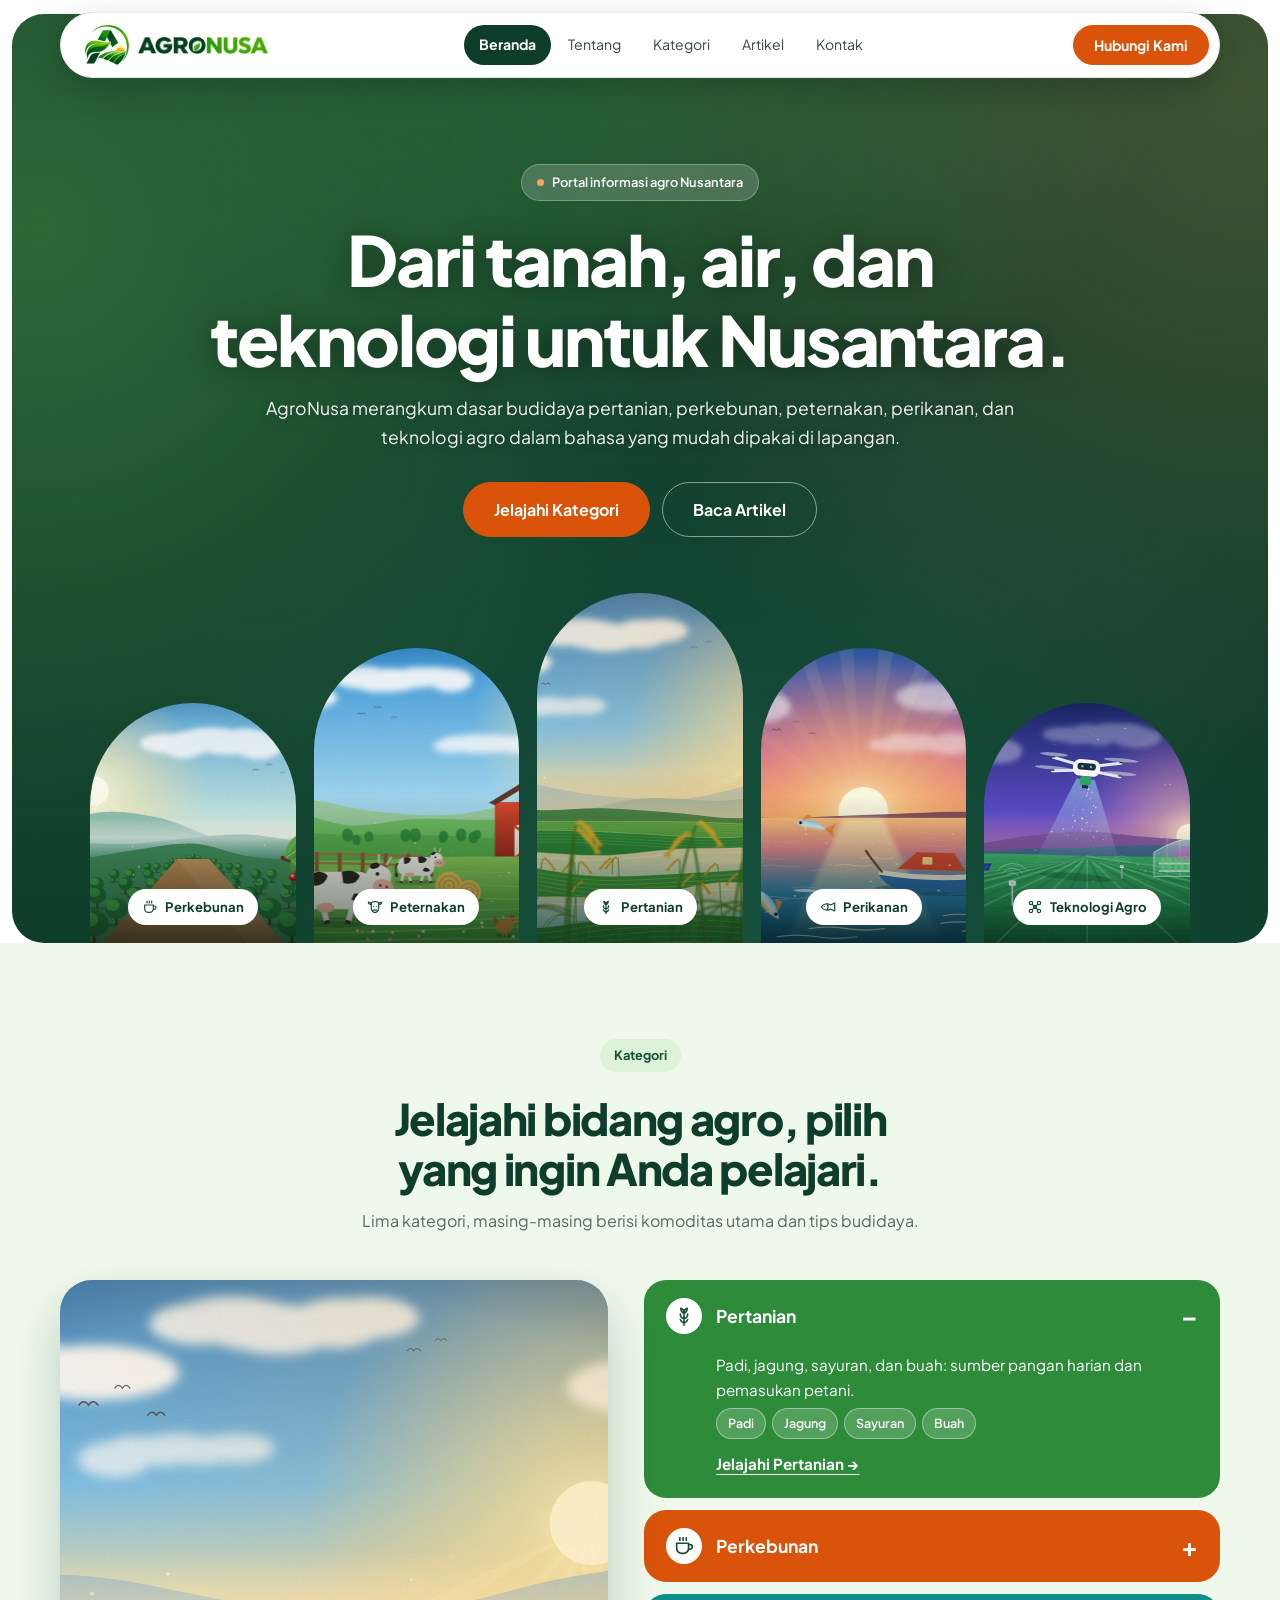
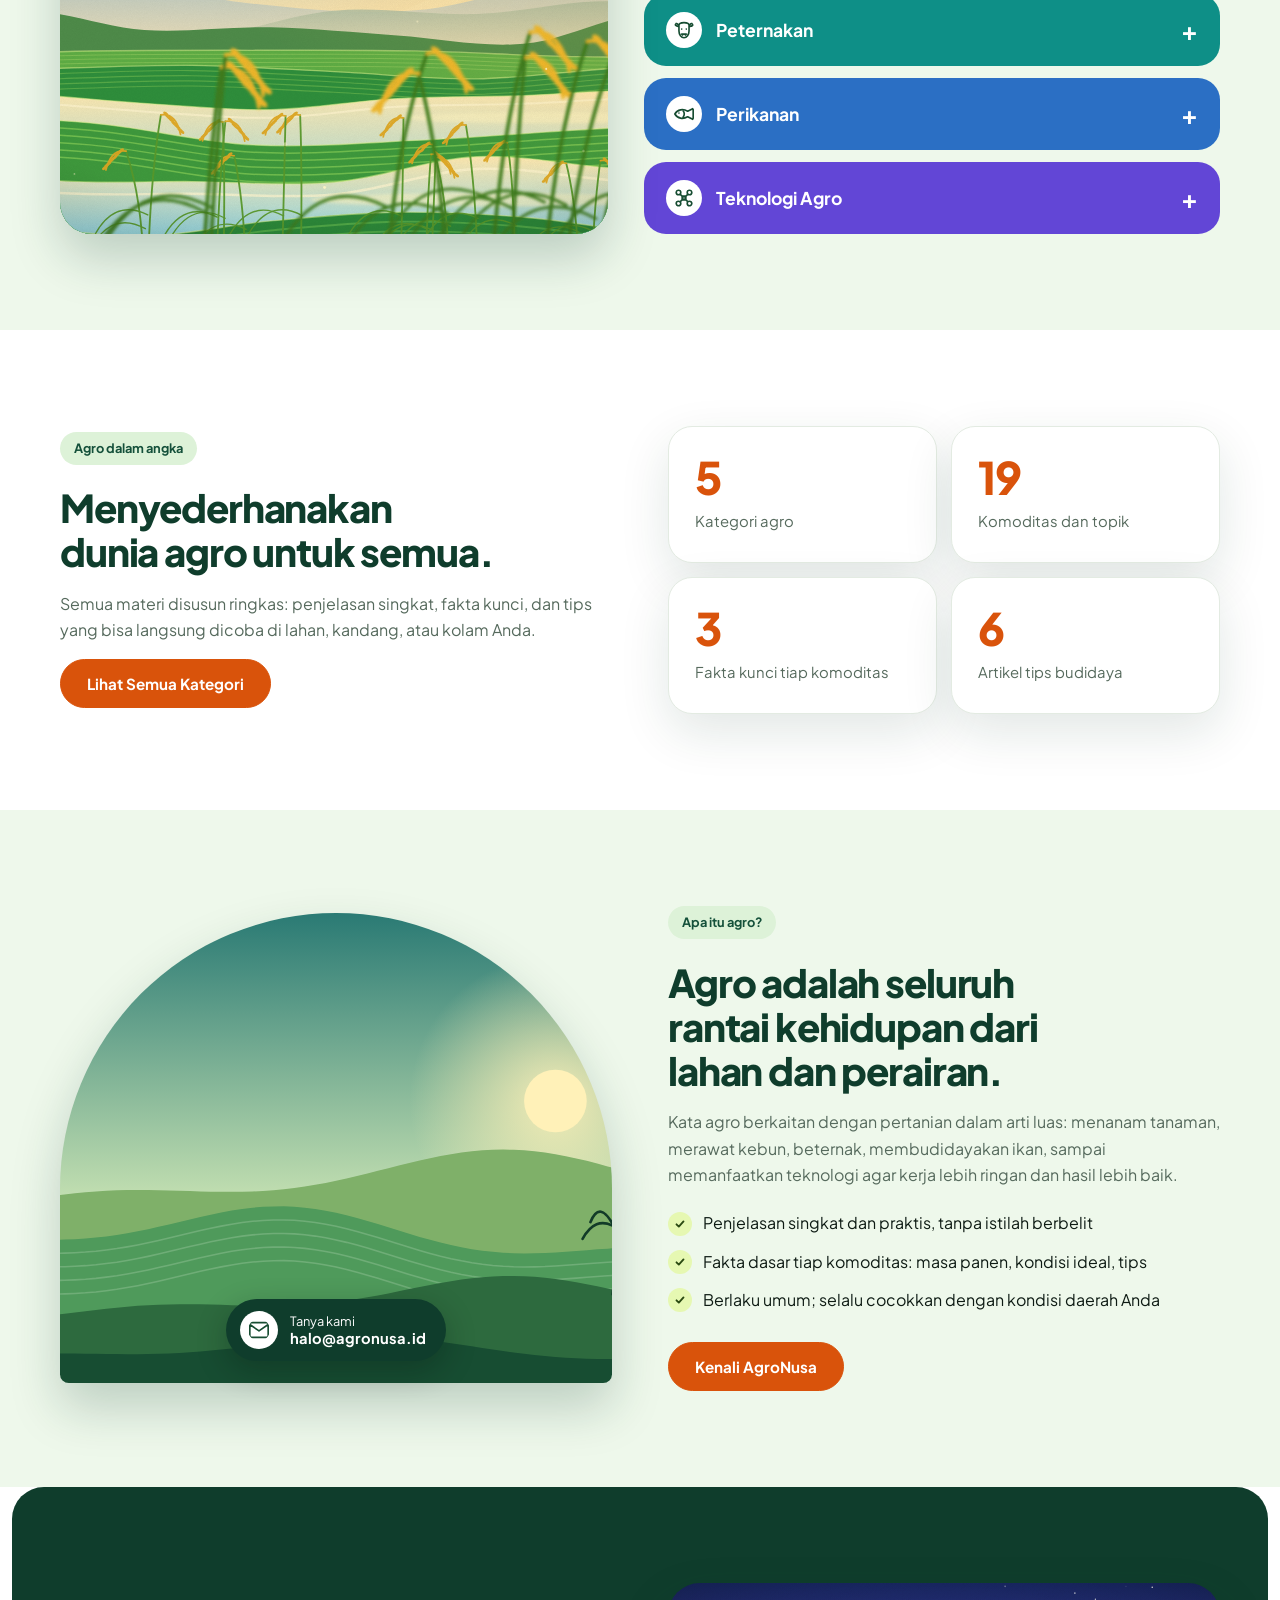
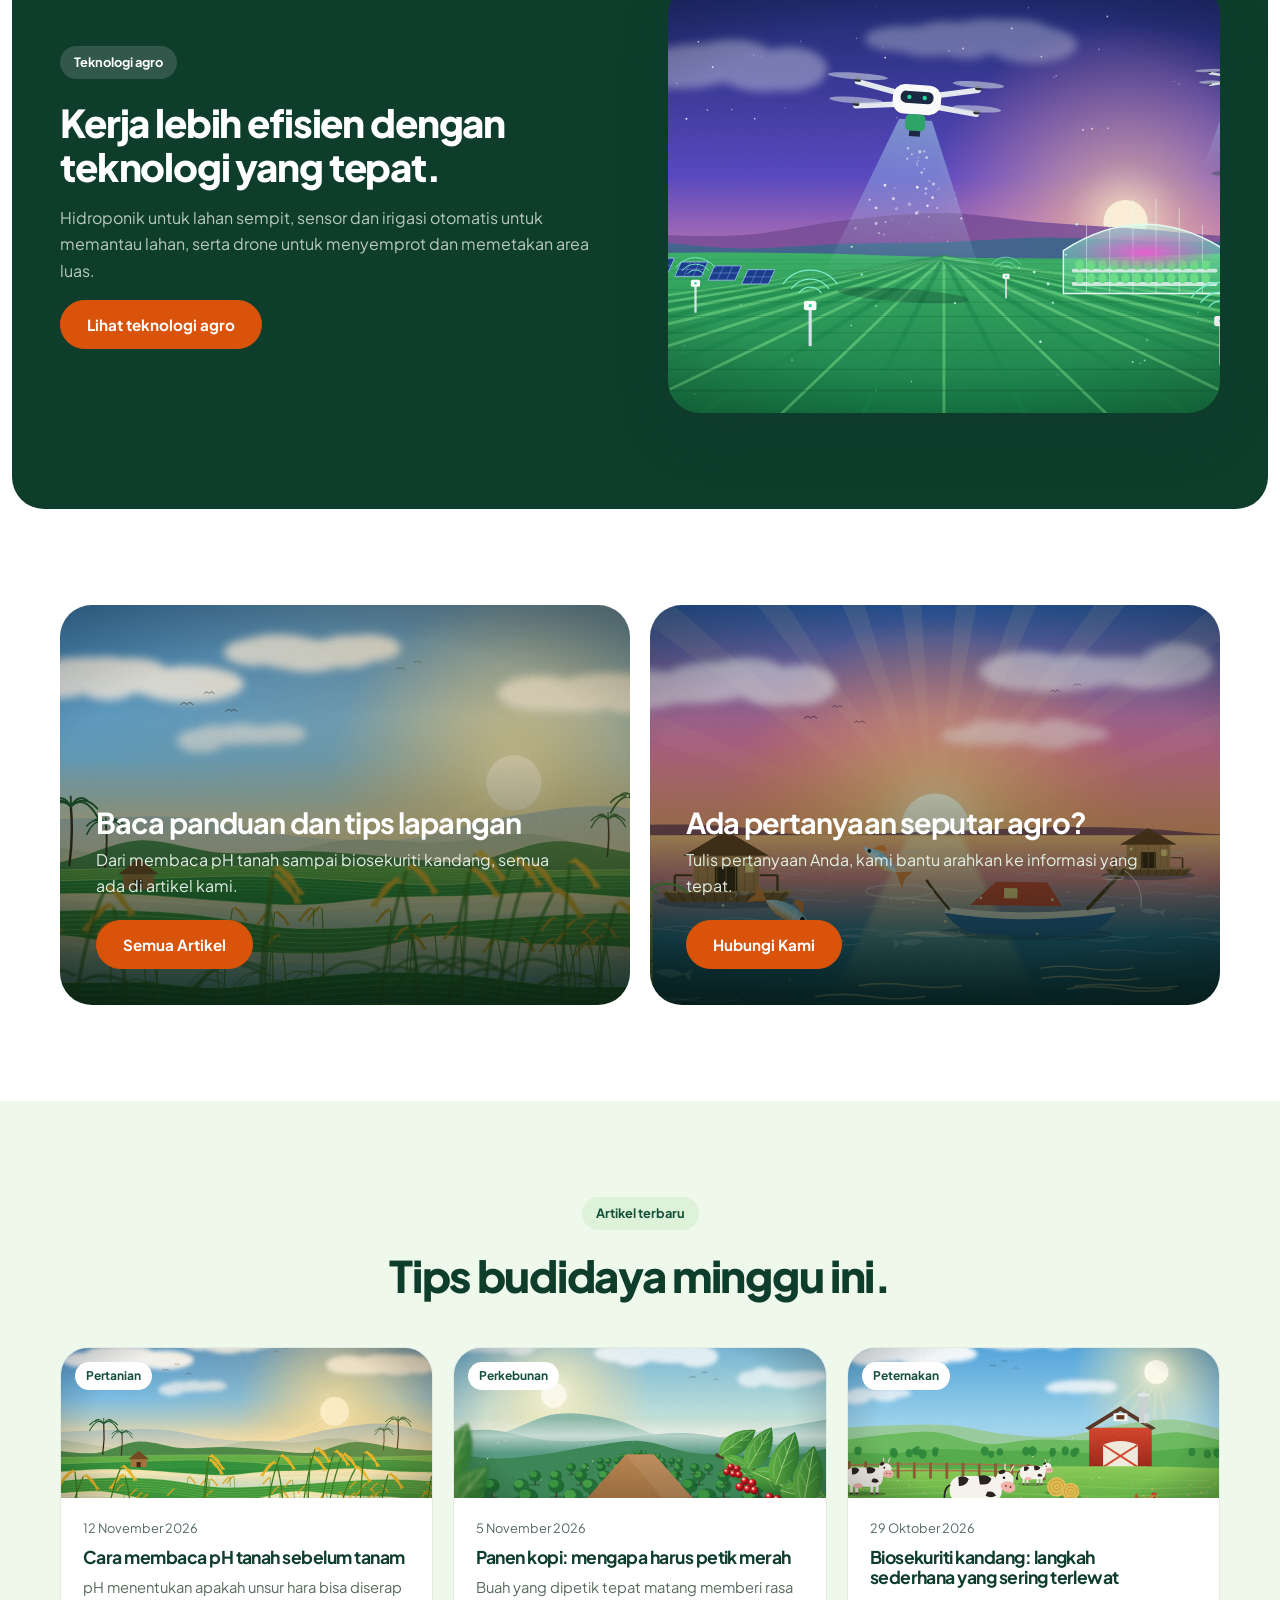
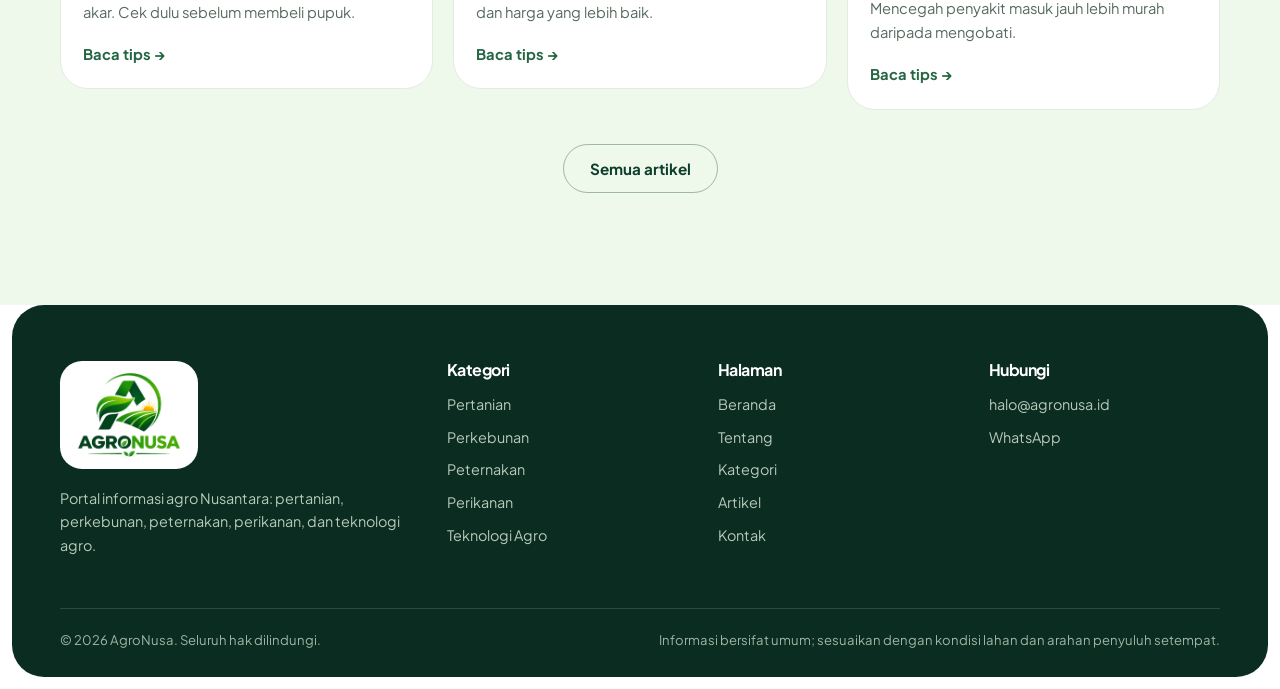
==== index.html @ 57d52385 "Initial commit: AgroNusa website with static HTML export for GitHub Pages" ====
<!DOCTYPE html>
<html lang="id">
<head>
<meta charset="UTF-8">
<meta name="viewport" content="width=device-width, initial-scale=1.0">
<meta name="theme-color" content="#174D32">
<meta name="description" content="AgroNusa: portal informasi agro Nusantara. Panduan dasar pertanian, perkebunan, peternakan, perikanan, dan teknologi agro.">
<title>AgroNusa | Portal informasi pertanian, perkebunan, peternakan, dan perikanan</title>
<link rel="icon" href="assets/images/logo-icon.png" type="image/png">
<link rel="preconnect" href="https://fonts.googleapis.com">
<link rel="preconnect" href="https://fonts.gstatic.com" crossorigin>
<link href="https://fonts.googleapis.com/css2?family=Plus+Jakarta+Sans:wght@400;500;600;700;800&display=swap" rel="stylesheet">
<link rel="stylesheet" href="css/style.css?v=1794827931">
</head>
<body>
<a class="skip" href="#isi">Lompat ke isi</a>
<header class="navbar">
 <div class="nav-inner">
  <a class="brand" href="index.html" aria-label="AgroNusa, ke beranda"><img class="bi" src="assets/images/logo-icon.png" alt="" width="44" height="40"><img class="bw" src="assets/images/logo-wordmark.png" alt="AgroNusa" width="130" height="17"></a>
  <button class="menu-toggle" aria-label="Buka menu" aria-expanded="false" aria-controls="menu"><svg viewBox="0 0 24 24"><path d="M3 6h18M3 12h18M3 18h18"/></svg></button>
  <nav class="nav-links" id="menu" aria-label="Navigasi utama"><a href="index.html" aria-current="page">Beranda</a><a href="tentang.html">Tentang</a><div class="has-sub"><a href="kategori.html">Kategori</a><div class="sub"><a href="pertanian.html" style="--dot:#2E8B3A">Pertanian</a><a href="perkebunan.html" style="--dot:#D9530B">Perkebunan</a><a href="peternakan.html" style="--dot:#0E8F87">Peternakan</a><a href="perikanan.html" style="--dot:#2B6FC4">Perikanan</a><a href="teknologi-agro.html" style="--dot:#6246D6">Teknologi Agro</a></div></div><a href="artikel.html">Artikel</a><a href="kontak.html">Kontak</a></nav>
  <a class="btn nav-cta" href="kontak.html">Hubungi Kami</a>
 </div>
</header>
<main id="isi">
<section class="hero"><div class="container" style="display:flex;flex-direction:column;align-items:center">
 <span class="eyebrow">Portal informasi agro Nusantara</span>
 <h1>Dari tanah, air, dan teknologi untuk Nusantara.</h1>
 <p class="lead">AgroNusa merangkum dasar budidaya pertanian, perkebunan, peternakan, perikanan, dan teknologi agro dalam bahasa yang mudah dipakai di lapangan.</p>
 <div class="hero-actions"><a class="btn btn-lime btn-lg" href="kategori.html">Jelajahi Kategori</a><a class="btn btn-ghost btn-lg" href="artikel.html">Baca Artikel</a></div></div>
 <div class="arches"><a class="arch" href="perkebunan.html" style="--bg:url('../assets/images/banner-perkebunan.svg')" aria-label="Perkebunan"><span><img src="assets/icons/kopi.svg" alt="">Perkebunan</span></a><a class="arch" href="peternakan.html" style="--bg:url('../assets/images/banner-peternakan.svg')" aria-label="Peternakan"><span><img src="assets/icons/sapi.svg" alt="">Peternakan</span></a><a class="arch" href="pertanian.html" style="--bg:url('../assets/images/banner-pertanian.svg')" aria-label="Pertanian"><span><img src="assets/icons/padi.svg" alt="">Pertanian</span></a><a class="arch" href="perikanan.html" style="--bg:url('../assets/images/banner-perikanan.svg')" aria-label="Perikanan"><span><img src="assets/icons/ikan.svg" alt="">Perikanan</span></a><a class="arch" href="teknologi-agro.html" style="--bg:url('../assets/images/banner-teknologi-agro.svg')" aria-label="Teknologi Agro"><span><img src="assets/icons/drone.svg" alt="">Teknologi Agro</span></a></div></section>
<section class="section soft" id="kategori"><div class="container"><div class="section-head rv"><span class="kicker">Kategori</span><h2>Jelajahi bidang agro, pilih yang ingin Anda pelajari.</h2><p>Lima kategori, masing-masing berisi komoditas utama dan tips budidaya.</p></div>
 <div class="svc rv"><div class="svc-pic"><img class="on" src="assets/images/banner-pertanian.svg" alt="Ilustrasi Pertanian"><img class="" src="assets/images/banner-perkebunan.svg" alt="Ilustrasi Perkebunan" loading="lazy" decoding="async"><img class="" src="assets/images/banner-peternakan.svg" alt="Ilustrasi Peternakan" loading="lazy" decoding="async"><img class="" src="assets/images/banner-perikanan.svg" alt="Ilustrasi Perikanan" loading="lazy" decoding="async"><img class="" src="assets/images/banner-teknologi-agro.svg" alt="Ilustrasi Teknologi Agro" loading="lazy" decoding="async"></div><div class="acc"><div class="acc-i open" style="--c:#2E8B3A"><button type="button" aria-expanded="true" data-img="0"><img src="assets/icons/padi.svg" alt="" width="34" height="34">Pertanian</button><div class="acc-p"><p style="margin:0">Padi, jagung, sayuran, dan buah: sumber pangan harian dan pemasukan petani.</p><div class="chips"><span>Padi</span><span>Jagung</span><span>Sayuran</span><span>Buah</span></div><a href="pertanian.html">Jelajahi Pertanian →</a></div></div><div class="acc-i" style="--c:#D9530B"><button type="button" aria-expanded="false" data-img="1"><img src="assets/icons/kopi.svg" alt="" width="34" height="34">Perkebunan</button><div class="acc-p"><p style="margin:0">Kopi, kelapa sawit, kelapa, dan tebu: tanaman jangka panjang untuk pasar luas.</p><div class="chips"><span>Kopi</span><span>Kelapa sawit</span><span>Kelapa</span><span>Tebu</span></div><a href="perkebunan.html">Jelajahi Perkebunan →</a></div></div><div class="acc-i" style="--c:#0E8F87"><button type="button" aria-expanded="false" data-img="2"><img src="assets/icons/sapi.svg" alt="" width="34" height="34">Peternakan</button><div class="acc-p"><p style="margin:0">Sapi, ayam, kambing, dan bebek: pilih sesuai modal, lahan, dan waktu Anda.</p><div class="chips"><span>Sapi</span><span>Ayam</span><span>Kambing</span><span>Bebek</span></div><a href="peternakan.html">Jelajahi Peternakan →</a></div></div><div class="acc-i" style="--c:#2B6FC4"><button type="button" aria-expanded="false" data-img="3"><img src="assets/icons/ikan.svg" alt="" width="34" height="34">Perikanan</button><div class="acc-p"><p style="margin:0">Lele, nila, udang, dan bandeng: kunci utamanya selalu kualitas air.</p><div class="chips"><span>Lele</span><span>Nila</span><span>Udang</span><span>Bandeng</span></div><a href="perikanan.html">Jelajahi Perikanan →</a></div></div><div class="acc-i" style="--c:#6246D6"><button type="button" aria-expanded="false" data-img="4"><img src="assets/icons/drone.svg" alt="" width="34" height="34">Teknologi Agro</button><div class="acc-p"><p style="margin:0">Hidroponik, smart farming, dan drone tani untuk bekerja lebih efisien.</p><div class="chips"><span>Hidroponik</span><span>Smart farming</span><span>Drone tani</span></div><a href="teknologi-agro.html">Jelajahi Teknologi Agro →</a></div></div></div></div></div></section>
<section class="section"><div class="container two">
 <div class="rv"><span class="kicker">Agro dalam angka</span><h2>Menyederhanakan dunia agro untuk semua.</h2><p>Semua materi disusun ringkas: penjelasan singkat, fakta kunci, dan tips yang bisa langsung dicoba di lahan, kandang, atau kolam Anda.</p><a class="btn" href="kategori.html">Lihat Semua Kategori</a></div>
 <div class="stats rv"><div class="stat"><b>5</b><span>Kategori agro</span></div><div class="stat"><b>19</b><span>Komoditas dan topik</span></div><div class="stat"><b>3</b><span>Fakta kunci tiap komoditas</span></div><div class="stat"><b>6</b><span>Artikel tips budidaya</span></div></div></div></section>
<section class="section soft" id="apa-itu-agro"><div class="container two">
 <div class="pic-wrap rv"><div class="pic arch-pic" style="--bg:url('../assets/images/banner-umum.svg')" role="img" aria-label="Ilustrasi perbukitan hijau di pagi hari"></div><a class="pic-badge" href="mailto:halo@agronusa.id"><img src="assets/icons/mail.svg" alt="" width="22" height="22"><span>Tanya kami<br><b>halo@agronusa.id</b></span></a></div>
 <div class="rv"><span class="kicker">Apa itu agro?</span><h2>Agro adalah seluruh rantai kehidupan dari lahan dan perairan.</h2>
 <p>Kata agro berkaitan dengan pertanian dalam arti luas: menanam tanaman, merawat kebun, beternak, membudidayakan ikan, sampai memanfaatkan teknologi agar kerja lebih ringan dan hasil lebih baik.</p>
 <ul class="check"><li>Penjelasan singkat dan praktis, tanpa istilah berbelit</li><li>Fakta dasar tiap komoditas: masa panen, kondisi ideal, tips</li><li>Berlaku umum; selalu cocokkan dengan kondisi daerah Anda</li></ul>
 <a class="btn" href="tentang.html">Kenali AgroNusa</a></div></div></section>
<section class="section dark"><div class="container two">
 <div class="rv"><span class="kicker" style="background:rgba(255,255,255,.14);color:#fff">Teknologi agro</span><h2 style="color:#fff">Kerja lebih efisien dengan teknologi yang tepat.</h2><p style="color:#B8CABB">Hidroponik untuk lahan sempit, sensor dan irigasi otomatis untuk memantau lahan, serta drone untuk menyemprot dan memetakan area luas.</p><a class="btn btn-lime" href="teknologi-agro.html">Lihat teknologi agro</a></div>
 <div class="pic rv" style="--bg:url('../assets/images/banner-teknologi-agro.svg')" role="img" aria-label="Ilustrasi drone di atas lahan"></div></div></section>
<section class="section"><div class="container"><div class="big2">
 <div class="big rv" style="--bg:url('../assets/images/banner-pertanian.svg')"><h3>Baca panduan dan tips lapangan</h3><p>Dari membaca pH tanah sampai biosekuriti kandang, semua ada di artikel kami.</p><a class="btn btn-lime" href="artikel.html">Semua Artikel</a></div>
 <div class="big rv" style="--bg:url('../assets/images/banner-perikanan.svg')"><h3>Ada pertanyaan seputar agro?</h3><p>Tulis pertanyaan Anda, kami bantu arahkan ke informasi yang tepat.</p><a class="btn btn-lime" href="kontak.html">Hubungi Kami</a></div></div></div></section>
<section class="section soft"><div class="container"><div class="section-head rv"><span class="kicker">Artikel terbaru</span><h2>Tips budidaya minggu ini.</h2></div><div class="arts"><article class="art rv" id="ph-tanah"><div class="art-thumb" style="--bg:url('../assets/images/banner-pertanian.svg')"><span class="tag">Pertanian</span></div><div class="art-body"><time datetime="2026-11-12">12 November 2026</time><h3>Cara membaca pH tanah sebelum tanam</h3><p>pH menentukan apakah unsur hara bisa diserap akar. Cek dulu sebelum membeli pupuk.</p><a class="go" href="artikel.html#ph-tanah">Baca tips →</a></div></article><article class="art rv" id="petik-merah"><div class="art-thumb" style="--bg:url('../assets/images/banner-perkebunan.svg')"><span class="tag">Perkebunan</span></div><div class="art-body"><time datetime="2026-11-05">5 November 2026</time><h3>Panen kopi: mengapa harus petik merah</h3><p>Buah yang dipetik tepat matang memberi rasa dan harga yang lebih baik.</p><a class="go" href="artikel.html#petik-merah">Baca tips →</a></div></article><article class="art rv" id="biosekuriti"><div class="art-thumb" style="--bg:url('../assets/images/banner-peternakan.svg')"><span class="tag">Peternakan</span></div><div class="art-body"><time datetime="2026-10-29">29 Oktober 2026</time><h3>Biosekuriti kandang: langkah sederhana yang sering terlewat</h3><p>Mencegah penyakit masuk jauh lebih murah daripada mengobati.</p><a class="go" href="artikel.html#biosekuriti">Baca tips →</a></div></article></div><p style="text-align:center;margin-top:34px"><a class="btn btn-outline" href="artikel.html">Semua artikel</a></p></div></section>
</main>
<footer class="footer">
 <div class="container">
  <div class="footer-grid">
   <div><a class="brand" href="index.html" aria-label="AgroNusa, ke beranda"><img class="bf" src="assets/images/logo-agronusa.png" alt="AgroNusa" width="102" height="84"></a><p style="max-width:340px;margin-top:18px">Portal informasi agro Nusantara: pertanian, perkebunan, peternakan, perikanan, dan teknologi agro.</p></div>
   <div><h4>Kategori</h4><div class="footer-links"><a href="pertanian.html">Pertanian</a><a href="perkebunan.html">Perkebunan</a><a href="peternakan.html">Peternakan</a><a href="perikanan.html">Perikanan</a><a href="teknologi-agro.html">Teknologi Agro</a></div></div>
   <div><h4>Halaman</h4><div class="footer-links"><a href="index.html">Beranda</a><a href="tentang.html">Tentang</a><a href="kategori.html">Kategori</a><a href="artikel.html">Artikel</a><a href="kontak.html">Kontak</a></div></div>
   <div><h4>Hubungi</h4><div class="footer-links"><a href="mailto:halo@agronusa.id">halo@agronusa.id</a><a href="https://wa.me/6280000000000">WhatsApp</a></div></div>
  </div>
  <div class="copyright"><span>&copy; 2026 AgroNusa. Seluruh hak dilindungi.</span><span>Informasi bersifat umum; sesuaikan dengan kondisi lahan dan arahan penyuluh setempat.</span></div>
 </div>
</footer>
<script src="js/main.js?v=1794827931"></script>
</body>
</html>
---- css/style.css ----
/* AgroNusa - satu file gaya untuk semua halaman */
:root{--ink:#0E1B14;--g9:#123B28;--g8:#174D32;--g7:#236641;--g6:#2E8050;--g1:#DDF2D8;--g0:#F3F8F1;--lime:#C8F25A;--muted:#566A5D;--line:#E3EBE2;--shadow:0 18px 50px rgba(18,59,40,.12);--r:28px;--font:"Plus Jakarta Sans",ui-sans-serif,system-ui,-apple-system,"Segoe UI",sans-serif}
*{box-sizing:border-box}
html{scroll-behavior:smooth;scroll-padding-top:96px}
body{margin:0;font-family:var(--font);color:var(--ink);background:#fff;line-height:1.65}
h1,h2,h3,h4,p{margin-top:0}
h1,h2,h3,h4{line-height:1.15;letter-spacing:-.03em;text-wrap:balance}
h1,h2{font-weight:800}h3,h4{font-weight:700}
a{color:inherit;text-decoration:none}
img{display:block;max-width:100%}
:focus-visible{outline:3px solid var(--g6);outline-offset:3px;border-radius:6px}
.container{width:min(1160px,calc(100% - 40px));margin:auto}
.skip{position:absolute;left:-999px;top:8px;background:var(--lime);padding:8px 16px;border-radius:99px;z-index:60;font-weight:700}.skip:focus{left:12px}

/* Navbar pil */
.navbar{position:sticky;top:12px;z-index:30;width:min(1160px,calc(100% - 24px));margin:12px auto -76px;background:rgba(10,20,14,.82);backdrop-filter:blur(16px);-webkit-backdrop-filter:blur(16px);border:1px solid rgba(255,255,255,.12);border-radius:999px}
.nav-inner{height:64px;display:flex;align-items:center;justify-content:space-between;gap:20px;padding:0 10px 0 24px}
.brand img{height:30px;width:auto}
.nav-links{display:flex;align-items:center;gap:2px;font-size:.88rem;color:#C9D6CD}
.nav-links>a,.has-sub>a{display:block;padding:8px 15px;border-radius:999px;transition:background .2s,color .2s}
.nav-links a:hover{color:#fff;background:rgba(255,255,255,.1)}
.nav-links a[aria-current="page"]{background:#fff;color:var(--ink);font-weight:700}
.has-sub{position:relative}
.sub{position:absolute;top:calc(100% + 10px);left:0;min-width:220px;background:var(--ink);border:1px solid rgba(255,255,255,.12);border-radius:22px;padding:8px;display:none;flex-direction:column;box-shadow:0 20px 50px rgba(0,0,0,.35)}
.sub:before{content:"";position:absolute;left:0;right:0;top:-12px;height:12px}
.sub a{padding:10px 14px;border-radius:14px}
.has-sub:hover .sub,.has-sub:focus-within .sub{display:flex}
.btn{display:inline-flex;align-items:center;justify-content:center;gap:9px;padding:14px 26px;border-radius:999px;background:var(--ink);border:1px solid var(--ink);color:var(--lime);font:700 .95rem var(--font);cursor:pointer;transition:background .2s,border-color .2s,color .2s}
.btn:hover{background:#1B2E23;border-color:#1B2E23}
.btn-lime{background:var(--lime);border-color:var(--lime);color:var(--ink)}.btn-lime:hover{background:#D6F77E;border-color:#D6F77E}
.btn-outline{background:transparent;color:var(--ink);border-color:rgba(14,27,20,.3)}.btn-outline:hover{background:var(--g0);border-color:var(--ink)}
.btn-ghost{background:transparent;border-color:rgba(255,255,255,.45);color:#fff}.btn-ghost:hover{background:rgba(255,255,255,.12);border-color:#fff}
.btn-lg{padding:16px 30px;font-size:1rem}
.nav-cta{background:transparent;border-color:rgba(200,242,90,.7);color:var(--lime);padding:10px 20px;font-size:.88rem}
.nav-cta:hover{background:var(--lime);color:var(--ink);border-color:var(--lime)}
.menu-toggle{display:none;border:0;background:rgba(255,255,255,.12);color:#fff;border-radius:999px;width:44px;height:44px;cursor:pointer;place-items:center}
.menu-toggle svg{width:22px;height:22px;fill:none;stroke:currentColor;stroke-width:2;stroke-linecap:round}

/* Hero */
.hero,.page-hero{position:relative;margin:12px 12px 0;border-radius:32px;overflow:hidden;color:#fff;text-align:center;display:grid;place-items:center;background:linear-gradient(to top,rgba(6,24,15,.62),rgba(6,24,15,.12) 50%),linear-gradient(rgba(6,24,15,.26),rgba(6,24,15,.26)),var(--bg) center/cover no-repeat,#2F6B3A}
.hero{min-height:clamp(580px,calc(100vh - 24px),820px);padding:130px 0 120px}
.page-hero{min-height:390px;padding:130px 0 64px}
.hero h1,.page-hero h1{margin:18px auto 16px;text-shadow:0 2px 28px rgba(0,0,0,.4)}
.hero h1{font-size:clamp(2.4rem,5.4vw,4.4rem);max-width:15ch}
.page-hero h1{font-size:clamp(2.1rem,4.4vw,3.5rem);max-width:20ch}
.lead{font-size:1.1rem;max-width:58ch;margin:0 auto;opacity:.95;text-shadow:0 1px 16px rgba(0,0,0,.4)}
.hero-actions{display:flex;gap:12px;flex-wrap:wrap;justify-content:center;margin-top:30px}
.eyebrow{display:inline-flex;align-items:center;gap:8px;background:rgba(255,255,255,.18);border:1px solid rgba(255,255,255,.28);backdrop-filter:blur(10px);color:#fff;padding:7px 15px;border-radius:99px;font-size:.8rem;font-weight:600}
.eyebrow:before{content:"";width:7px;height:7px;border-radius:50%;background:var(--lime)}
.breadcrumb{display:flex;justify-content:center;flex-wrap:wrap;gap:8px;font-size:.85rem;color:rgba(255,255,255,.8);margin-bottom:6px}
.breadcrumb a:hover{color:#fff;text-decoration:underline;text-underline-offset:3px}.breadcrumb [aria-current]{color:#fff;font-weight:700}
.hero-pill{position:absolute;bottom:24px;display:flex;align-items:center;gap:10px;padding:13px 22px;border-radius:999px;background:rgba(255,255,255,.16);border:1px solid rgba(255,255,255,.3);backdrop-filter:blur(14px);-webkit-backdrop-filter:blur(14px);font-weight:600;font-size:.92rem}
.hero-pill.l{left:24px}.hero-pill.r{right:24px;transition:background .2s}.hero-pill.r:hover{background:rgba(255,255,255,.28)}
.hero-pill svg{width:18px;height:18px;fill:none;stroke:currentColor;stroke-width:2;stroke-linecap:round;stroke-linejoin:round}

/* Bagian umum */
.section{padding:96px 0}.section.tight{padding-top:40px}
.section-head{max-width:680px;margin:0 auto 46px;text-align:center}
.section-head h2{font-size:clamp(2rem,3.4vw,2.9rem);color:var(--g9);margin:14px 0}
.section-head p{color:var(--muted);margin:0}
.kicker{display:inline-block;font-size:.8rem;font-weight:700;color:var(--g7);background:var(--g1);padding:6px 14px;border-radius:99px}
.soft{background:var(--g0)}
.note{font-size:.82rem;color:var(--muted)}
.two{display:grid;grid-template-columns:1fr 1fr;gap:56px;align-items:center}
.two h2{font-size:clamp(1.9rem,3vw,2.6rem);color:var(--g9);margin:14px 0 16px}
.two p{color:var(--muted);max-width:56ch}
.pic{height:430px;border-radius:32px;background:var(--bg) center/cover no-repeat,var(--g1)}
.check{list-style:none;padding:0;margin:22px 0 28px;display:grid;gap:12px}
.check li{display:flex;align-items:center;gap:11px}
.check li:before{content:"";width:24px;height:24px;border-radius:50%;flex:none;background:#E6F8B2 url("data:image/svg+xml,%3Csvg xmlns='http://www.w3.org/2000/svg' viewBox='0 0 24 24' fill='none' stroke='%232B4A12' stroke-width='3.2' stroke-linecap='round' stroke-linejoin='round'%3E%3Cpath d='M6 12.5l4 4 8-9'/%3E%3C/svg%3E") center/14px no-repeat}
.pillars{display:grid;grid-template-columns:repeat(3,1fr);gap:18px}
.pillar{padding:30px 26px;border-radius:var(--r);background:#fff;border:1px solid var(--line)}
.pillar b{display:block;font-size:2.4rem;font-weight:800;color:var(--g6);letter-spacing:-.04em;line-height:1;margin-bottom:14px}
.pillar h3{color:var(--g9);font-size:1.15rem;margin-bottom:8px}.pillar p{color:var(--muted);font-size:.93rem;margin:0}

/* Kartu kategori */
.cat-grid{display:grid;grid-template-columns:repeat(6,1fr);gap:18px}
.cat{grid-column:span 2;display:flex;flex-direction:column;border-radius:var(--r);overflow:hidden;border:1px solid var(--line);background:#fff;transition:transform .2s,box-shadow .2s,border-color .2s}
.cat:nth-child(n+4){grid-column:span 3}
.cat:hover{transform:translateY(-4px);box-shadow:var(--shadow);border-color:#B7D1B7}
.cat-img{height:170px;background:var(--bg) center/cover no-repeat;position:relative}
.cat-ico{position:absolute;left:22px;bottom:-28px;width:58px;height:58px;border-radius:50%;background:var(--lime);border:4px solid #fff;display:grid;place-items:center}.cat-ico img{width:28px;height:28px}
.cat-body{padding:40px 24px 24px;display:flex;flex-direction:column;gap:8px;flex:1}
.cat-body h3{font-size:1.3rem;color:var(--g9);margin:0}.cat-body p{color:var(--muted);font-size:.93rem;margin:0}
.chips{display:flex;flex-wrap:wrap;gap:6px;margin:6px 0 4px}
.chips span{font-size:.78rem;font-weight:600;padding:4px 11px;border-radius:99px;background:var(--g0);border:1px solid var(--line);color:var(--g8)}
.go{margin-top:auto;padding-top:10px;font-weight:700;font-size:.92rem;color:var(--g7)}
.cat:hover .go{text-decoration:underline;text-underline-offset:4px}

/* Baris kategori (kategori.html) */
.row{display:grid;grid-template-columns:1fr 1fr;gap:56px;align-items:center;padding:44px 0;border-top:1px solid var(--line)}
.row:first-child{border-top:0;padding-top:0}.row.rev .pic{order:2}
.row .pic{height:340px}
.row h2{font-size:clamp(1.7rem,2.8vw,2.3rem);color:var(--g9);margin:0 0 12px;display:flex;align-items:center;gap:14px}
.row h2 .cat-ico{position:static;border:0;width:52px;height:52px;flex:none}
.row p{color:var(--muted)}

/* Kartu komoditas */
.cards{display:grid;grid-template-columns:repeat(4,1fr);gap:18px}
.card{padding:28px 24px;background:#fff;border:1px solid var(--line);border-radius:var(--r);display:flex;flex-direction:column}
.icon-box{width:58px;height:58px;border-radius:50%;background:var(--g1);display:grid;place-items:center;margin-bottom:18px}.icon-box img{width:30px;height:30px}
.card h3{font-size:1.15rem;color:var(--g9);margin-bottom:8px}
.card p{font-size:.92rem;color:var(--muted);margin:0 0 16px}
.facts{margin:auto 0 0;padding:14px 0 0;border-top:1px dashed #CBD9CB;display:grid;gap:7px;font-size:.84rem}
.facts div{display:flex;justify-content:space-between;gap:14px}.facts dt{color:var(--muted)}.facts dd{margin:0;font-weight:700;color:var(--g9);text-align:right}
.cards.three{grid-template-columns:repeat(3,1fr)}
.card.wide{grid-column:span 2}
.card.key{background:var(--ink);border-color:var(--ink)}.card.key h3{color:#fff}.card.key p{color:#B8CABB}
.card.key .icon-box{background:var(--lime)}.card.key .facts{border-color:rgba(255,255,255,.2)}.card.key .facts dt{color:#9FB5A5}.card.key .facts dd{color:#fff}

/* Langkah / tips */
.steps{list-style:none;margin:0;padding:0;counter-reset:s;display:grid;gap:0}
.steps li{counter-increment:s;display:grid;grid-template-columns:48px 1fr;gap:20px;padding-bottom:26px;position:relative}
.steps li:last-child{padding-bottom:0}
.steps li:before{content:counter(s);width:48px;height:48px;border-radius:50%;background:var(--ink);color:var(--lime);display:grid;place-items:center;font-weight:800;position:relative;z-index:1}
.steps li:not(:last-child):after{content:"";position:absolute;left:23px;top:48px;bottom:0;width:2px;background:#CFE0CF}
.steps strong{display:block;color:var(--g9);font-size:1.08rem;margin:2px 0 4px}
.steps span{color:var(--muted);font-size:.95rem}
.table-wrap{overflow-x:auto;border:1px solid var(--line);border-radius:var(--r);background:#fff}
table{width:100%;border-collapse:collapse;font-size:.93rem;min-width:620px}
th,td{padding:16px 22px;text-align:left;border-bottom:1px solid var(--line)}
th{background:var(--g0);color:var(--g9);font-weight:700}tr:last-child td{border-bottom:0}td:first-child{font-weight:700;color:var(--g9)}

/* Blok gelap & CTA */
.dark{margin:0 12px;border-radius:32px;background:var(--g9);color:#fff}
.dark .section-head h2{color:#fff}.dark .section-head p{color:#B8CABB}.dark .kicker{background:rgba(200,242,90,.16);color:var(--lime)}
.cta{padding:56px;border-radius:32px;background:radial-gradient(ellipse 55% 130% at 100% 0%,rgba(200,242,90,.26),rgba(200,242,90,0) 62%),var(--g8);color:#fff;display:flex;align-items:center;justify-content:space-between;gap:30px}
.cta h2{font-size:clamp(1.8rem,3vw,2.5rem);max-width:20ch;margin:0 0 12px}.cta p{color:#D7E8D9;margin:0;max-width:52ch}
.cta-actions{display:flex;gap:12px;flex-wrap:wrap}

/* Artikel */
.filters{display:flex;flex-wrap:wrap;gap:8px;justify-content:center;margin-bottom:34px}
.filters button{font:600 .9rem var(--font);padding:9px 18px;border-radius:99px;border:1px solid var(--line);background:#fff;color:#42594A;cursor:pointer;transition:background .2s,border-color .2s}
.filters button:hover{background:var(--g0);border-color:#A9C5AE}
.filters button[aria-pressed="true"]{background:var(--ink);border-color:var(--ink);color:var(--lime)}
.arts{display:grid;grid-template-columns:repeat(3,1fr);gap:20px;align-items:start}
.art{background:#fff;border:1px solid var(--line);border-radius:var(--r);overflow:hidden;display:flex;flex-direction:column}.art[hidden]{display:none}
.art-thumb{height:150px;background:var(--bg) center/cover no-repeat;position:relative}
.tag{position:absolute;left:14px;top:14px;background:#fff;color:var(--g8);font-size:.75rem;font-weight:700;padding:4px 11px;border-radius:99px}
.art-body{padding:20px 22px 22px;display:flex;flex-direction:column;gap:8px}
.art time{font-size:.8rem;color:var(--muted)}
.art h3{font-size:1.1rem;color:var(--g9);margin:0}.art p{font-size:.92rem;color:var(--muted);margin:0}
.art summary{cursor:pointer;font-weight:700;font-size:.9rem;color:var(--g7);list-style:none;padding-top:6px}
.art summary::-webkit-details-marker{display:none}.art summary:hover{text-decoration:underline;text-underline-offset:4px}
.art details[open] summary{margin-bottom:8px}
.art ul{margin:0;padding-left:20px;display:grid;gap:7px;font-size:.92rem;color:#35493D}

/* Kontak */
.contact-grid{display:grid;grid-template-columns:1.1fr .9fr;gap:40px;align-items:start}
.form{display:grid;gap:16px;padding:32px;border:1px solid var(--line);border-radius:var(--r);background:#fff;box-shadow:var(--shadow)}
.form h2{font-size:1.6rem;color:var(--g9);margin:0}
.field label{display:block;font-weight:600;font-size:.9rem;margin-bottom:6px}
.field input,.field select,.field textarea{width:100%;font:inherit;padding:14px 18px;border:1px solid #CFDACF;border-radius:18px;background:#fff;color:var(--ink)}
.field textarea{min-height:140px;resize:vertical}
.field input:focus,.field select:focus,.field textarea:focus{outline:0;border-color:var(--g6);box-shadow:0 0 0 3px rgba(46,128,80,.18)}
.form-status{min-height:1.4em;font-size:.9rem;color:var(--g7);margin:0}
.contact-list{display:grid;gap:14px}
.contact-item{display:flex;align-items:center;gap:16px;padding:20px 22px;border:1px solid var(--line);border-radius:var(--r);background:#fff;transition:border-color .2s}
a.contact-item:hover{border-color:#A9C5AE}
.contact-item .icon-box{margin:0;flex:none}
.contact-item strong{display:block;color:var(--g9)}.contact-item span{display:block;color:var(--muted);font-size:.9rem;overflow-wrap:anywhere}
.social{padding:22px;border-radius:var(--r);background:var(--g0);border:1px solid var(--line)}
.social h3{font-size:1.05rem;color:var(--g9);margin-bottom:12px}
.social div{display:flex;flex-wrap:wrap;gap:8px}
.social a{padding:9px 16px;border-radius:99px;background:#fff;border:1px solid var(--line);font-weight:600;font-size:.88rem}.social a:hover{background:var(--ink);color:var(--lime);border-color:var(--ink)}

/* Footer */
.footer{margin:0 12px 12px;border-radius:32px;background:#0A130E;color:#E7F0E8;padding:56px 0 26px}
.footer-grid{display:grid;grid-template-columns:1.5fr 1fr 1fr 1fr;gap:40px}
.footer .brand img{height:32px}
.footer p,.footer a{color:#B8CABB;font-size:.9rem}.footer a:hover{color:#fff}
.footer h4{margin:0 0 14px;color:#fff}
.footer-links{display:grid;gap:9px}
.copyright{border-top:1px solid rgba(255,255,255,.14);margin-top:36px;padding-top:20px;color:#9FB5A5;font-size:.82rem;display:flex;gap:10px 28px;flex-wrap:wrap;justify-content:space-between}

/* Animasi muncul */
.js .rv{opacity:0;transform:translateY(18px);transition:opacity .6s ease,transform .6s ease}.js .rv.in{opacity:1;transform:none}

/* Responsif */
@media(max-width:1020px){
 .nav-links{display:none;position:absolute;top:calc(100% + 10px);left:0;right:0;background:var(--ink);border:1px solid rgba(255,255,255,.12);border-radius:26px;padding:10px;box-shadow:0 20px 50px rgba(0,0,0,.35);flex-direction:column;align-items:stretch;gap:0;max-height:calc(100vh - 100px);overflow:auto}
 .nav-links.open{display:flex}
 .nav-links>a,.has-sub>a{padding:13px 16px;font-size:.98rem}
 .sub{position:static;display:flex;background:none;border:0;box-shadow:none;padding:0 0 6px 14px;min-width:0}.sub:before{display:none}
 .sub a{padding:9px 16px;font-size:.92rem;color:#9FB5A5}
 .menu-toggle{display:grid}.nav-cta{display:none}
 .cards,.arts{grid-template-columns:repeat(2,1fr)}.cards.three{grid-template-columns:1fr 1fr}
 .footer-grid{grid-template-columns:1fr 1fr}.footer-grid>div:first-child{grid-column:1/-1}
}
@media(max-width:850px){
 .two,.row,.contact-grid{grid-template-columns:1fr;gap:30px}.row.rev .pic{order:0}
 .pic,.row .pic{height:300px}
 .cat-grid{grid-template-columns:1fr 1fr}.cat,.cat:nth-child(n+4){grid-column:auto}.cat:last-child{grid-column:1/-1}
 .pillars{grid-template-columns:1fr}
 .card.wide{grid-column:auto}
 .cta{flex-direction:column;align-items:flex-start;padding:36px 28px}
}
@media(max-width:650px){
 .container{width:min(100% - 30px,560px)}
 .navbar{width:calc(100% - 16px);top:8px;margin-top:8px}.nav-inner{height:58px;padding-left:18px}
 .hero,.page-hero{margin:8px 8px 0;border-radius:26px}
 .hero{min-height:600px;padding:110px 0 110px}.page-hero{min-height:340px;padding:112px 0 48px}
 .hero-pill.r{display:none}.hero-pill.l{left:50%;transform:translateX(-50%);white-space:nowrap;bottom:18px}
 .section{padding:64px 0}.dark{margin:0 8px;border-radius:26px}.footer{margin:0 8px 8px;border-radius:26px}
 .cards,.cards.three,.arts,.cat-grid{grid-template-columns:1fr}.cat:last-child{grid-column:auto}
 .form{padding:24px 20px}.contact-item{flex-wrap:wrap}
 .footer-grid{grid-template-columns:1fr 1fr}
}
@media(prefers-reduced-motion:reduce){html{scroll-behavior:auto}.js .rv{opacity:1;transform:none;transition:none}}

/* ===== Tema referensi: hijau tua + oranye ===== */
:root{--or:#D9530B;--or-h:#BF4708;--dk:#0F3D2C;--g9:#0F3D2C;--g8:#14503A;--g0:#EEF8EB}
.skip{background:var(--or);color:#fff}
.btn,.btn-lime{background:var(--or);border-color:var(--or);color:#fff}.btn:hover,.btn-lime:hover{background:var(--or-h);border-color:var(--or-h)}
.btn-outline{background:transparent;color:var(--dk);border-color:rgba(15,61,44,.35)}.btn-outline:hover{background:var(--g0);border-color:var(--dk)}
.btn-ghost{background:transparent;border-color:rgba(255,255,255,.5);color:#fff}.btn-ghost:hover{background:rgba(255,255,255,.14);border-color:#fff}
.navbar{background:#fff;border:1px solid var(--line);box-shadow:0 10px 30px rgba(6,24,15,.22)}
.nav-links{color:#35493D}.nav-links a:hover{color:var(--dk);background:var(--g0)}.nav-links a[aria-current="page"]{background:var(--dk);color:#fff}
.nav-cta,.nav-cta:hover{color:#fff;border-color:var(--or);background:var(--or)}.nav-cta:hover{background:var(--or-h);border-color:var(--or-h)}
.sub{background:#fff;border-color:var(--line);box-shadow:0 20px 50px rgba(6,24,15,.2)}
.menu-toggle{background:var(--g0);color:var(--dk)}
.brand{display:flex;align-items:center;gap:9px}.brand .bi{height:40px;width:auto}.brand .bw{height:17px;width:auto}
.eyebrow:before{background:var(--or-soft,#F7A25B)}
.hero,.page-hero{background:radial-gradient(ellipse 60% 70% at 50% 0%,var(--glow1,rgba(79,168,61,.30)),transparent 70%),var(--dk)}
.page-hero{background:linear-gradient(rgba(var(--dk-rgb,15,61,44),.78),rgba(var(--dk-rgb,15,61,44),.9)),var(--bg) center/cover no-repeat,var(--dk)}
.hero{display:flex;flex-direction:column;justify-content:flex-end;align-items:center;min-height:0;padding:150px 0 0;text-align:center}
.hero h1{max-width:18ch}
.arches{display:flex;gap:18px;justify-content:center;align-items:flex-end;width:min(1100px,calc(100% - 40px));margin:56px auto 0}
.arch{position:relative;flex:1;min-width:0;border-radius:999px 999px 0 0;overflow:hidden;background:var(--bg) center/cover no-repeat;transition:filter .2s}
.arch:nth-child(1),.arch:nth-child(5){height:240px}.arch:nth-child(2),.arch:nth-child(4){height:295px}.arch:nth-child(3){height:350px}
.arch:after{content:"";position:absolute;inset:0;background:linear-gradient(to top,rgba(6,24,15,.55),transparent 50%)}
.arch:hover{filter:brightness(1.1)}
.arch span{position:absolute;left:0;right:0;margin:0 auto;width:max-content;max-width:calc(100% - 16px);bottom:18px;z-index:1;display:flex;align-items:center;gap:7px;background:#fff;color:var(--dk);font-weight:700;font-size:.82rem;padding:7px 14px;border-radius:99px;white-space:nowrap}
.arch span img{width:16px;height:16px}
.kicker{background-color:var(--g1);color:var(--g8)}
.cat-ico{background:#fff;border-color:var(--g0);box-shadow:0 4px 14px rgba(15,61,44,.14)}
.row h2 .cat-ico{background:var(--g1);box-shadow:none}
.steps li:before{background:var(--dk);color:#fff}
.filters button[aria-pressed="true"]{background:var(--dk);border-color:var(--dk);color:#fff}
.social a:hover{background:var(--dk);color:#fff;border-color:var(--dk)}
.card.key{background:var(--dk);border-color:var(--dk)}.card.key .icon-box{background:#fff}
.dark{background:var(--dk)}.dark .kicker{background:rgba(255,255,255,.14);color:#fff}
.cta{background:radial-gradient(ellipse 55% 130% at 100% 0%,rgba(217,83,11,.45),rgba(var(--or-rgb,217,83,11),0) 62%),var(--dk)}
.footer{background:#0B2A1F}
.footer .brand{display:inline-flex;background:#fff;padding:12px 18px;border-radius:22px}.footer .brand img.bf{height:84px;width:auto}
.pic{border-radius:32px}

/* Akordeon kategori */
.svc{display:grid;grid-template-columns:1fr 1.05fr;gap:36px;align-items:stretch}
.svc-pic{position:relative;border-radius:32px;overflow:hidden;min-height:460px;background:var(--g1)}
.svc-pic img{position:absolute;inset:0;width:100%;height:100%;object-fit:cover;opacity:0;transition:opacity .5s}.svc-pic img.on{opacity:1}
.acc{display:grid;gap:12px;align-content:start}
.acc-i{border-radius:22px;background:var(--c);color:#fff;overflow:hidden}
.acc-i button{all:unset;box-sizing:border-box;width:100%;display:flex;align-items:center;gap:14px;padding:18px 22px;cursor:pointer;font:700 1.1rem var(--font)}
.acc-i button:focus-visible{outline:3px solid #fff;outline-offset:-6px}
.acc-i button img{width:36px;height:36px;background:#fff;border-radius:50%;padding:7px;flex:none}
.acc-i button:after{content:"+";margin-left:auto;font-size:1.6rem;line-height:1}.acc-i.open button:after{content:"\2013"}
.acc-p{display:none;padding:0 22px 22px 72px;font-size:.95rem}.acc-i.open .acc-p{display:block}
.acc-p .chips span{background:rgba(255,255,255,.18);border-color:rgba(255,255,255,.4);color:#fff}
.acc-p a{display:inline-block;margin-top:8px;font-weight:700;text-decoration:underline;text-underline-offset:4px}

/* Angka, foto lengkung, kartu besar */
.stats{display:grid;grid-template-columns:1fr 1fr;gap:14px}
.stat{padding:28px 26px;border-radius:24px;background:#fff;border:1px solid var(--line);box-shadow:var(--shadow)}
.stat b{display:block;font-size:2.8rem;font-weight:800;color:var(--or);letter-spacing:-.04em;line-height:1;margin-bottom:8px}.stat span{color:var(--muted);font-size:.93rem}
.pic-wrap{position:relative}.arch-pic{border-radius:999px 999px 32px 32px;height:470px}
.pic-badge{position:absolute;left:0;right:0;margin:0 auto;width:max-content;bottom:22px;display:flex;align-items:center;gap:12px;background:var(--dk);color:#fff;padding:12px 20px 12px 14px;border-radius:99px;font-size:.8rem;line-height:1.3;white-space:nowrap;box-shadow:0 10px 30px rgba(6,24,15,.3)}
.pic-badge img{width:38px;height:38px;background:#fff;border-radius:50%;padding:8px}.pic-badge b{font-size:.92rem}
.big2{display:grid;grid-template-columns:1fr 1fr;gap:20px}
.big{min-height:400px;border-radius:32px;color:#fff;display:flex;flex-direction:column;justify-content:flex-end;padding:36px;background:linear-gradient(to top,rgba(6,24,15,.82),rgba(6,24,15,.12) 72%),var(--bg) center/cover no-repeat,var(--g8)}
.big h3{font-size:1.8rem;margin-bottom:8px}.big p{margin:0 0 20px;max-width:40ch;color:#E3EFE5}.big .btn{align-self:flex-start}
@media(max-width:850px){.svc,.big2{grid-template-columns:1fr}.svc-pic{min-height:300px}.arch-pic{height:380px}
 .arches{justify-content:flex-start;overflow-x:auto;scroll-snap-type:x mandatory;width:100%;padding:0 20px;gap:12px}.arch{flex:0 0 150px;scroll-snap-align:center}.arch:nth-child(n){height:250px}.arch:nth-child(3){height:300px}}
@media(max-width:1020px){.nav-links{background:#fff;border-color:var(--line);box-shadow:0 20px 50px rgba(6,24,15,.2)}.sub a{color:#566A5D}}
@media(max-width:650px){.hero{min-height:0;padding:120px 0 0}.stats{grid-template-columns:1fr 1fr}.stat b{font-size:2.2rem}.big{min-height:340px;padding:26px}}

/* Gambar kategori lebih hidup */
.arch,.pic,.art-thumb,.big{transition:transform .5s cubic-bezier(.2,.7,.2,1),filter .3s,box-shadow .3s}
.arch:hover{transform:translateY(-8px);filter:saturate(1.15) brightness(1.05);box-shadow:0 22px 40px rgba(6,24,15,.35)}
.pic{box-shadow:0 24px 50px rgba(15,61,44,.22)}
.row .pic:hover{transform:scale(1.015)}
.svc-pic{box-shadow:0 24px 50px rgba(15,61,44,.22)}
.svc-pic img{transition:opacity .6s,transform 6s ease-out;transform:scale(1.04)}.svc-pic img.on{transform:scale(1.1)}
.art:hover .art-thumb{filter:saturate(1.2)}
@media(prefers-reduced-motion:reduce){.svc-pic img,.svc-pic img.on{transform:none}}

/* ========== ANIMASI SITUS ========== */
/* Catatan: hover memakai properti `translate`/`scale` (bukan `transform`) agar tidak bentrok dengan animasi lain */

/* Bilah progres gulir */
.scroll-progress{position:fixed;left:0;top:0;height:4px;width:100%;z-index:60;background:linear-gradient(90deg,var(--lime),var(--or-soft,#F7A25B),var(--or));transform-origin:0 50%;transform:scaleX(0);pointer-events:none}

/* Navbar */
.navbar{transition:box-shadow .3s,background .3s}
.navbar.scrolled{box-shadow:0 16px 44px rgba(6,24,15,.32)}
.nav-links a{transition:color .2s,background .2s}

/* Masuk hero: muncul berurutan */
@keyframes rise{from{opacity:0;transform:translateY(34px)}to{opacity:1;transform:none}}
.hero .container>*,.page-hero .container>*{animation:rise .9s cubic-bezier(.2,.7,.2,1) backwards}
.hero .container>:nth-child(1),.page-hero .container>:nth-child(1){animation-delay:.1s}
.hero .container>:nth-child(2),.page-hero .container>:nth-child(2){animation-delay:.28s}
.hero .container>:nth-child(3),.page-hero .container>:nth-child(3){animation-delay:.46s}
.hero .container>:nth-child(4),.page-hero .container>:nth-child(4){animation-delay:.64s}

/* Lengkungan naik satu per satu */
@keyframes archUp{from{opacity:0;transform:translateY(120px)}to{opacity:1;transform:none}}
.arch{animation:archUp 1s cubic-bezier(.2,.8,.2,1) backwards}
.arch:nth-child(1){animation-delay:.5s}.arch:nth-child(2){animation-delay:.65s}.arch:nth-child(3){animation-delay:.8s}.arch:nth-child(4){animation-delay:.95s}.arch:nth-child(5){animation-delay:1.1s}
.arch{transition:filter .3s,translate .45s cubic-bezier(.2,.7,.2,1),box-shadow .3s}
.arch:hover{transform:none;translate:0 -10px;filter:saturate(1.15) brightness(1.06);box-shadow:0 24px 44px rgba(6,24,15,.38)}
.arch span{transition:translate .35s,background .2s}
.arch:hover span{translate:0 -4px}

/* Cahaya bergerak di latar hero */
.hero::before,.page-hero::before{content:"";position:absolute;inset:-25%;pointer-events:none;z-index:0;
 background:radial-gradient(circle at 18% 32%,var(--glow1,rgba(120,205,80,.30)),transparent 38%),radial-gradient(circle at 82% 22%,var(--glow2,rgba(255,176,70,.20)),transparent 38%),radial-gradient(circle at 55% 85%,var(--glow3,rgba(60,180,150,.18)),transparent 40%);
 animation:blob 16s ease-in-out infinite alternate}
@keyframes blob{from{transform:translate(-3%,-2%) rotate(0deg) scale(1)}to{transform:translate(4%,3%) rotate(8deg) scale(1.12)}}
.hero>.container,.hero>.arches,.page-hero>.container{position:relative;z-index:2}

/* Daun melayang */
.fx{position:absolute;inset:0;overflow:hidden;pointer-events:none;z-index:1}
.leaf{position:absolute;top:-40px;width:var(--s,18px);height:var(--s,18px);opacity:0;
 background:url("data:image/svg+xml,%3Csvg xmlns='http://www.w3.org/2000/svg' viewBox='0 0 24 24'%3E%3Cpath d='M4 20C4 9 11 3 21 3c0 10-6 17-15 17z' fill='%23B7E36A'/%3E%3Cpath d='M4 20L15 9' stroke='%23fff' stroke-opacity='.55' stroke-width='1.4' fill='none'/%3E%3C/svg%3E") center/contain no-repeat;
 animation:leafFall var(--d,16s) linear var(--dl,0s) infinite}
.leaf.o{filter:hue-rotate(-60deg) saturate(1.4)}
@keyframes leafFall{
 0%{opacity:0;transform:translate(0,-30px) rotate(0)}
 8%{opacity:.8}
 30%{transform:translate(40px,28vh) rotate(110deg)}
 60%{transform:translate(-30px,58vh) rotate(240deg)}
 92%{opacity:.7}
 100%{opacity:0;transform:translate(50px,105vh) rotate(380deg)}}
.dot{position:absolute;bottom:-10px;width:var(--s,5px);height:var(--s,5px);border-radius:50%;background:#fff6c8;opacity:0;animation:dotUp var(--d,12s) ease-in var(--dl,0s) infinite;box-shadow:0 0 10px 2px rgba(255,240,170,.6)}
@keyframes dotUp{0%{opacity:0;transform:translate(0,0)}15%{opacity:.9}100%{opacity:0;transform:translate(30px,-75vh)}}

/* Hero bergeser halus saat digulir */
.hero>.container,.page-hero>.container{will-change:translate,opacity}

/* Munculnya konten: efek bertahap */
.js .stats.rv .stat{opacity:0;translate:0 26px;scale:.96;transition:opacity .6s,translate .7s cubic-bezier(.2,.7,.2,1),scale .7s}
.js .stats.rv.in .stat{opacity:1;translate:none;scale:1}
.js .stats.rv.in .stat:nth-child(2){transition-delay:.12s}.js .stats.rv.in .stat:nth-child(3){transition-delay:.24s}.js .stats.rv.in .stat:nth-child(4){transition-delay:.36s}
.stat{transition:translate .3s,box-shadow .3s}
.stats .stat:hover{translate:0 -6px;box-shadow:0 20px 40px rgba(15,61,44,.16)}
.js .row.rv .pic{scale:.93;transition:scale 1s cubic-bezier(.2,.7,.2,1)}
.js .row.rv.in .pic{scale:1}
.js .rv .chips span{opacity:0;scale:.7;transition:opacity .4s,scale .45s cubic-bezier(.3,1.6,.5,1)}
.js .rv.in .chips span{opacity:1;scale:1}
.js .rv.in .chips span:nth-child(1){transition-delay:.35s}.js .rv.in .chips span:nth-child(2){transition-delay:.43s}.js .rv.in .chips span:nth-child(3){transition-delay:.51s}.js .rv.in .chips span:nth-child(4){transition-delay:.59s}.js .rv.in .chips span:nth-child(5){transition-delay:.67s}
@keyframes pop{0%{transform:scale(.4) rotate(-20deg)}60%{transform:scale(1.18) rotate(6deg)}100%{transform:none}}
.row.rv.in .cat-ico img{animation:pop .7s .35s backwards}

/* Kartu artikel & tombol */
.art{transition:translate .35s cubic-bezier(.2,.7,.2,1),box-shadow .35s}
.art:hover{translate:0 -8px;box-shadow:0 24px 44px rgba(15,61,44,.18)}
.art-thumb{transition:filter .3s}
.btn{position:relative;overflow:hidden;transition:background .2s,border-color .2s,translate .25s,box-shadow .25s}
.btn:hover{translate:0 -3px;box-shadow:0 12px 26px rgba(var(--or-rgb,217,83,11),.32)}
.btn:active{translate:0 0}
.btn:after{content:"";position:absolute;top:0;left:-70%;width:45%;height:100%;background:linear-gradient(100deg,transparent,rgba(255,255,255,.4),transparent);transform:skewX(-20deg);transition:transform .6s}
.btn:hover:after{transform:translateX(444%) skewX(-20deg)}
.nav-cta{animation:pulse 2.8s ease-in-out 2s 3}
@keyframes pulse{0%,100%{box-shadow:0 0 0 0 rgba(var(--or-rgb,217,83,11),.5)}50%{box-shadow:0 0 0 12px rgba(var(--or-rgb,217,83,11),0)}}

/* Akordeon */
@keyframes accIn{from{opacity:0;transform:translateY(-10px)}to{opacity:1;transform:none}}
.acc-i{transition:translate .3s,box-shadow .3s}
.acc-i:hover{translate:6px 0}
.acc-i.open .acc-p{animation:accIn .45s ease}
.acc-i.open button img{animation:pop .6s}

/* Teks "kicker" berkilau */
.kicker{position:relative;isolation:isolate;overflow:hidden}
.kicker::after{content:"";position:absolute;inset:0;z-index:-1;pointer-events:none;background:linear-gradient(100deg,transparent 30%,rgba(255,255,255,.7) 50%,transparent 70%);transform:translateX(-100%);animation:shine 5s ease-in-out infinite}
.dark .kicker::after{display:none}
@keyframes shine{0%{transform:translateX(-100%)}60%,100%{transform:translateX(100%)}}

@media(prefers-reduced-motion:reduce){
 .hero .container>*,.page-hero .container>*,.arch,.hero::before,.page-hero::before,.leaf,.dot,.nav-cta,.kicker::after,.acc-i.open .acc-p,.acc-i.open button img,.row.rv.in .cat-ico img{animation:none!important}
 .fx{display:none}
 .hero>.container,.page-hero>.container{translate:none;opacity:1}
 .js .stats.rv .stat,.js .row.rv .pic,.js .rv .chips span{opacity:1;translate:none;scale:1;transition:none}
 .scroll-progress{display:none}
}
.js .art.rv{transition:opacity .6s ease,transform .6s ease,translate .35s cubic-bezier(.2,.7,.2,1),box-shadow .35s}


/* ========== TEMA WARNA PER KATEGORI ========== */
.t-pertanian{--dk:#14502A;--dk-rgb:20,80,42;--g9:#14502A;--g8:#1B6B38;--g7:#2A8A47;--g6:#3FA05A;--g1:#DFF3D2;--g0:#F1F9E8;--lime:#D9F26B;--or:#B26A00;--or-h:#935700;--or-rgb:178,106,0;--or-soft:#F4C25B;--glow1:rgba(130,210,70,.34);--glow2:rgba(255,200,60,.24);--glow3:rgba(60,170,90,.2);--leaf-c:#C4EC72;--dot:#3FA05A}
.t-perkebunan{--dk:#4A2A15;--dk-rgb:74,42,21;--g9:#4A2A15;--g8:#6B3F1F;--g7:#8A5428;--g6:#A8692F;--g1:#F6E6D3;--g0:#FBF3EA;--lime:#F6C77A;--or:#D9530B;--or-h:#B84508;--or-rgb:217,83,11;--or-soft:#F7A25B;--glow1:rgba(215,135,60,.34);--glow2:rgba(255,170,80,.24);--glow3:rgba(120,170,70,.2);--leaf-c:#F2B76B;--dot:#D9530B}
.t-peternakan{--dk:#0B4F4A;--dk-rgb:11,79,74;--g9:#0B4F4A;--g8:#0F6860;--g7:#158078;--g6:#1E9A91;--g1:#D4F1EC;--g0:#ECF9F6;--lime:#A8EEDD;--or:#DC4F28;--or-h:#BE4220;--or-rgb:220,79,40;--or-soft:#FF9A7A;--glow1:rgba(40,190,170,.34);--glow2:rgba(255,140,100,.24);--glow3:rgba(255,220,120,.2);--leaf-c:#FFB4C8;--leaf-m:var(--m-flower);--dot:#0E8F87}
.t-perikanan{--dk:#0B3A6B;--dk-rgb:11,58,107;--g9:#0B3A6B;--g8:#124C86;--g7:#1B62A8;--g6:#2B7BC4;--g1:#D8EBFB;--g0:#EBF5FD;--lime:#8FD4FF;--or:#1A7FD6;--or-h:#1468B3;--or-rgb:26,127,214;--or-soft:#6CC4FF;--glow1:rgba(60,160,255,.38);--glow2:rgba(120,225,255,.26);--glow3:rgba(90,120,255,.22);--leaf-c:#BFE8FF;--leaf-m:var(--m-bubble);--rise:1;--dot:#2B6FC4}
.t-teknologi{--dk:#2A1B66;--dk-rgb:42,27,102;--g9:#2A1B66;--g8:#3B2A8C;--g7:#4F3AB0;--g6:#6A55D0;--g1:#E4DEFB;--g0:#F2EFFE;--lime:#C7B8FF;--or:#6B4EE6;--or-h:#5638CC;--or-rgb:107,78,230;--or-soft:#A892FF;--glow1:rgba(130,100,255,.4);--glow2:rgba(255,100,200,.24);--glow3:rgba(60,220,200,.22);--leaf-c:#BFA9FF;--leaf-m:var(--m-diamond);--rise:1;--dot:#6246D6}
body{transition:background-color .5s}

/* Bentuk partikel: daun / bunga / gelembung / berlian */
:root{--m-leaf:url("data:image/svg+xml,%3Csvg xmlns='http://www.w3.org/2000/svg' viewBox='0 0 24 24'%3E%3Cpath d='M4 20C4 9 11 3 21 3c0 10-6 17-15 17z'/%3E%3C/svg%3E");
 --m-flower:url("data:image/svg+xml,%3Csvg xmlns='http://www.w3.org/2000/svg' viewBox='0 0 24 24'%3E%3Cg%3E%3Ccircle cx='12' cy='6' r='4.5'/%3E%3Ccircle cx='18' cy='10.5' r='4.5'/%3E%3Ccircle cx='15.7' cy='18' r='4.5'/%3E%3Ccircle cx='8.3' cy='18' r='4.5'/%3E%3Ccircle cx='6' cy='10.5' r='4.5'/%3E%3C/g%3E%3C/svg%3E");
 --m-bubble:url("data:image/svg+xml,%3Csvg xmlns='http://www.w3.org/2000/svg' viewBox='0 0 24 24'%3E%3Ccircle cx='12' cy='12' r='9' fill='none' stroke='%23000' stroke-width='2.6'/%3E%3Ccircle cx='8.5' cy='8.5' r='2'/%3E%3C/svg%3E");
 --m-diamond:url("data:image/svg+xml,%3Csvg xmlns='http://www.w3.org/2000/svg' viewBox='0 0 24 24'%3E%3Cpath d='M12 1l9 11-9 11L3 12z'/%3E%3C/svg%3E");
 --leaf-m:var(--m-leaf)}
.leaf{background:var(--leaf-c,#B7E36A);-webkit-mask:var(--leaf-m) center/contain no-repeat;mask:var(--leaf-m) center/contain no-repeat}
.leaf.o{filter:none;background:var(--or-soft,#F7A25B)}
.t-perikanan .leaf,.t-teknologi .leaf{top:auto;bottom:-30px;animation-name:bubbleUp}
@keyframes bubbleUp{0%{opacity:0;transform:translate(0,0) rotate(0)}10%{opacity:.75}50%{transform:translate(-26px,-48vh) rotate(60deg)}92%{opacity:.6}100%{opacity:0;transform:translate(22px,-100vh) rotate(120deg)}}
.dot{background:var(--leaf-c,#fff6c8);box-shadow:0 0 10px 2px var(--leaf-c,rgba(255,240,170,.6))}

/* Halaman berganti dengan transisi halus */
@view-transition{navigation:auto}
::view-transition-old(root),::view-transition-new(root){animation-duration:.3s}

/* Titik warna di menu Kategori */
.sub a:before{content:"";display:inline-block;width:9px;height:9px;border-radius:50%;margin-right:10px;background:var(--dot,#999);vertical-align:middle}
.sub a[href="pertanian.php"]{--dot:#2E8B3A}.sub a[href="perkebunan.php"]{--dot:#D9530B}.sub a[href="peternakan.php"]{--dot:#0E8F87}.sub a[href="perikanan.php"]{--dot:#2B6FC4}.sub a[href="teknologi-agro.php"]{--dot:#6246D6}
@media(prefers-reduced-motion:reduce){.t-perikanan .leaf,.t-teknologi .leaf{animation:none!important}}
.footer{background:color-mix(in srgb,var(--dk,#0F3D2C) 72%,#000)}
/* Hero kategori: ilustrasi bergerak lebih terlihat */
body[class^="t-"] .page-hero{background:linear-gradient(rgba(var(--dk-rgb),.55),rgba(var(--dk-rgb),.18) 55%,rgba(var(--dk-rgb),.62)),var(--bg) center/cover no-repeat,var(--dk)}
body[class^="t-"] .page-hero h1,body[class^="t-"] .page-hero .lead{text-shadow:0 2px 22px rgba(0,0,0,.55)}


/* ========== PERFORMA ========== */
/* Efek buram di belakang navbar hanya di desktop; di HP/tablet pakai latar pekat agar gulir tetap mulus */
@media(max-width:1020px),(hover:none){.navbar{background:rgba(10,20,14,.95);-webkit-backdrop-filter:none;backdrop-filter:none}}
/* Buram di belakang label hero dihitung ulang tiap frame karena latar bergerak; latar halus, jadi tidak terlihat bedanya */
.eyebrow,.hero-pill{-webkit-backdrop-filter:none;backdrop-filter:none}
/* Cahaya titik tanpa box-shadow (lebih murah digambar) */
.dot{width:calc(var(--s,5px)*3);height:calc(var(--s,5px)*3);box-shadow:none;background:radial-gradient(circle,var(--leaf-c,#fff6c8) 0,var(--leaf-c,#fff6c8) 20%,transparent 65%)}
/* Animasi dijeda saat hero keluar layar atau tab tidak aktif */
.fx-off::before,.fx-off .leaf,.fx-off .dot,.js-paused .leaf,.js-paused .dot,.js-paused .hero::before,.js-paused .page-hero::before,.js-paused .kicker::after,.js-paused .nav-cta{animation-play-state:paused}
.hero::before,.page-hero::before{will-change:transform}
.kicker:not(.on)::after{animation-play-state:paused}
@media(prefers-reduced-motion:reduce){.kicker::after{display:none}}
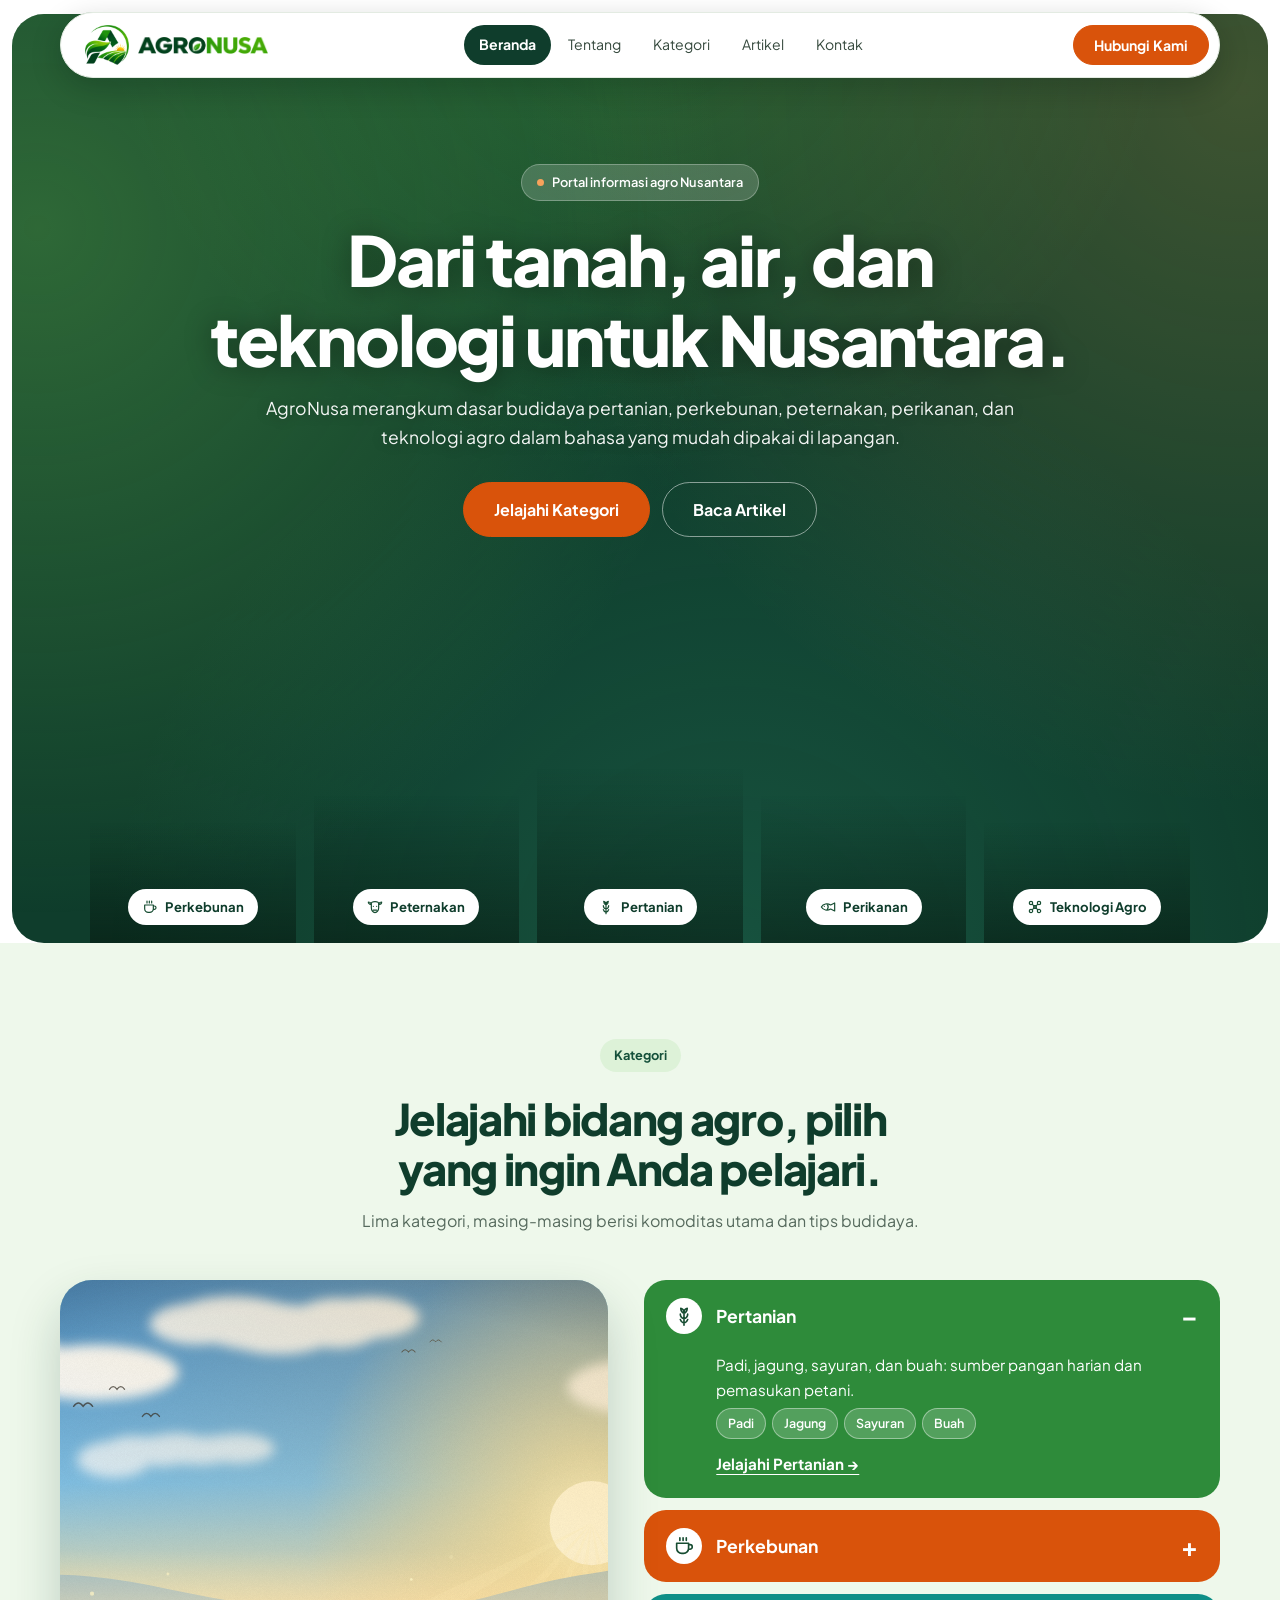
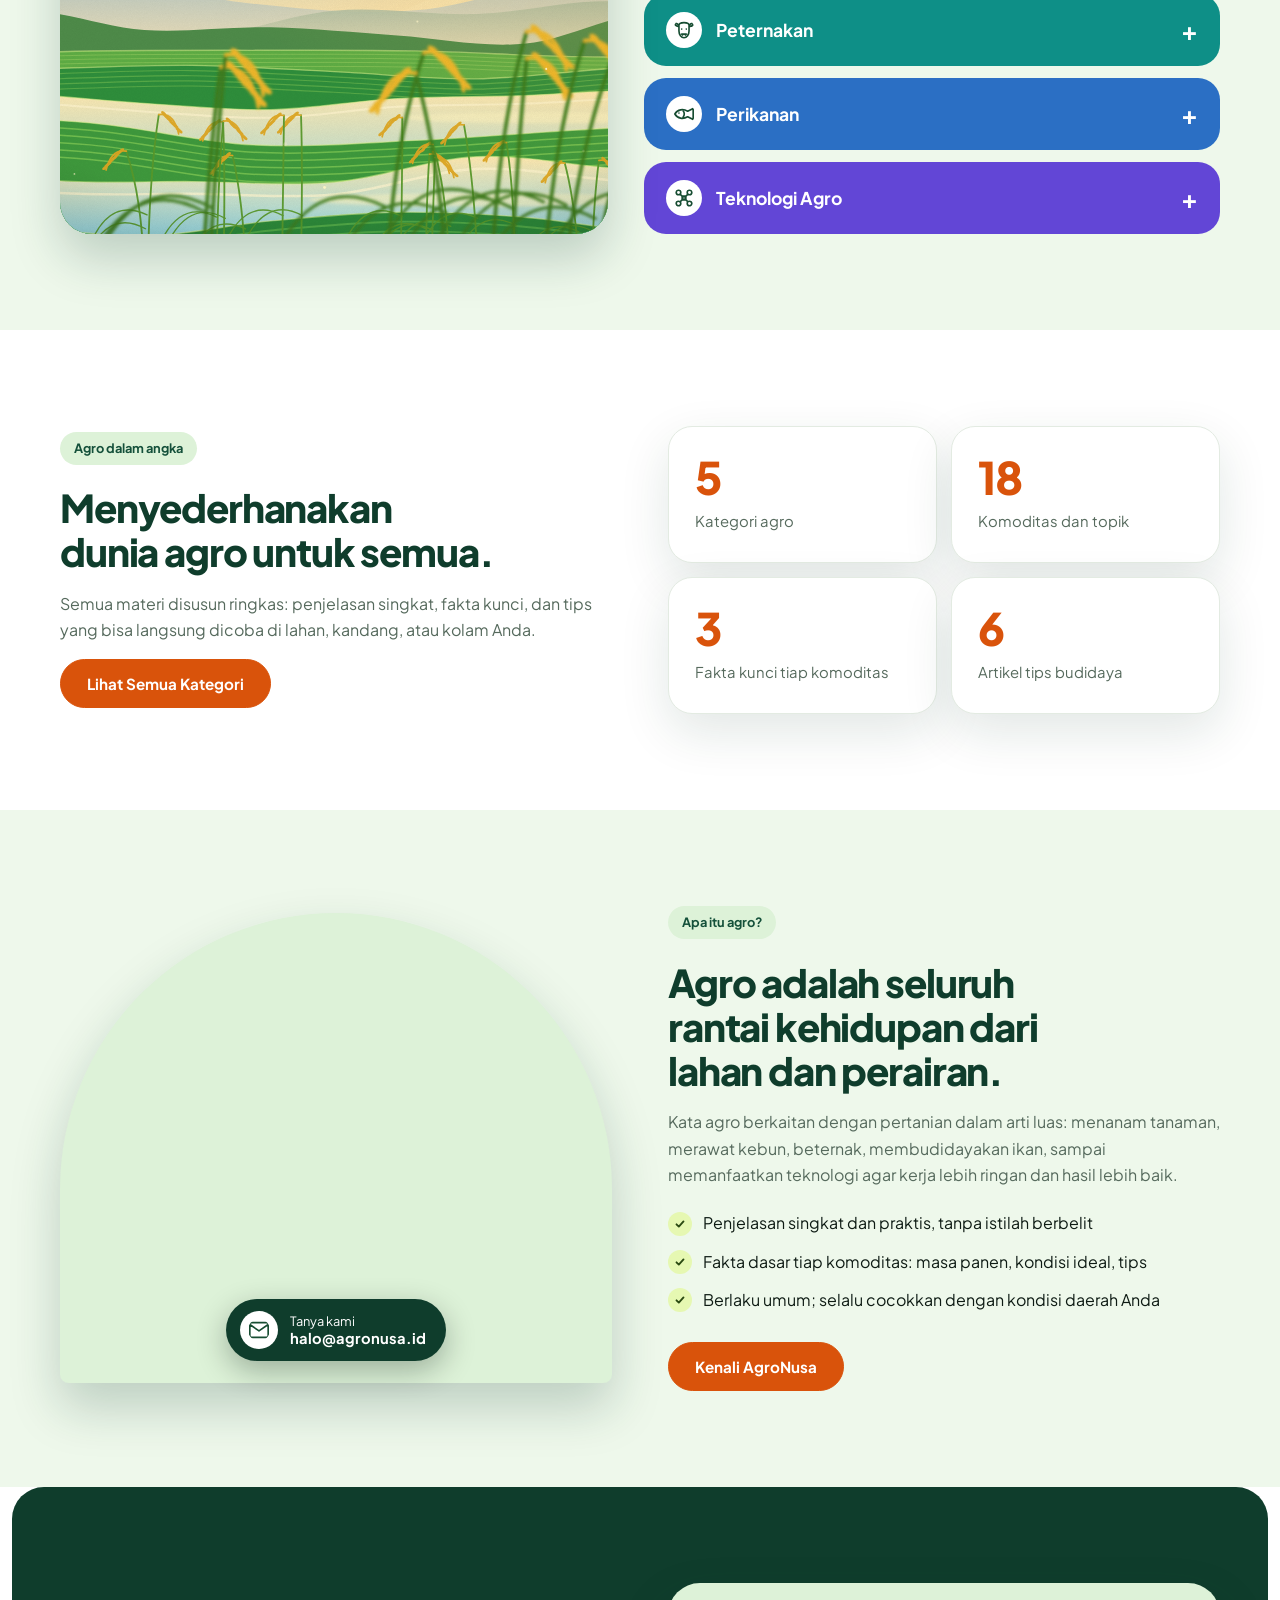
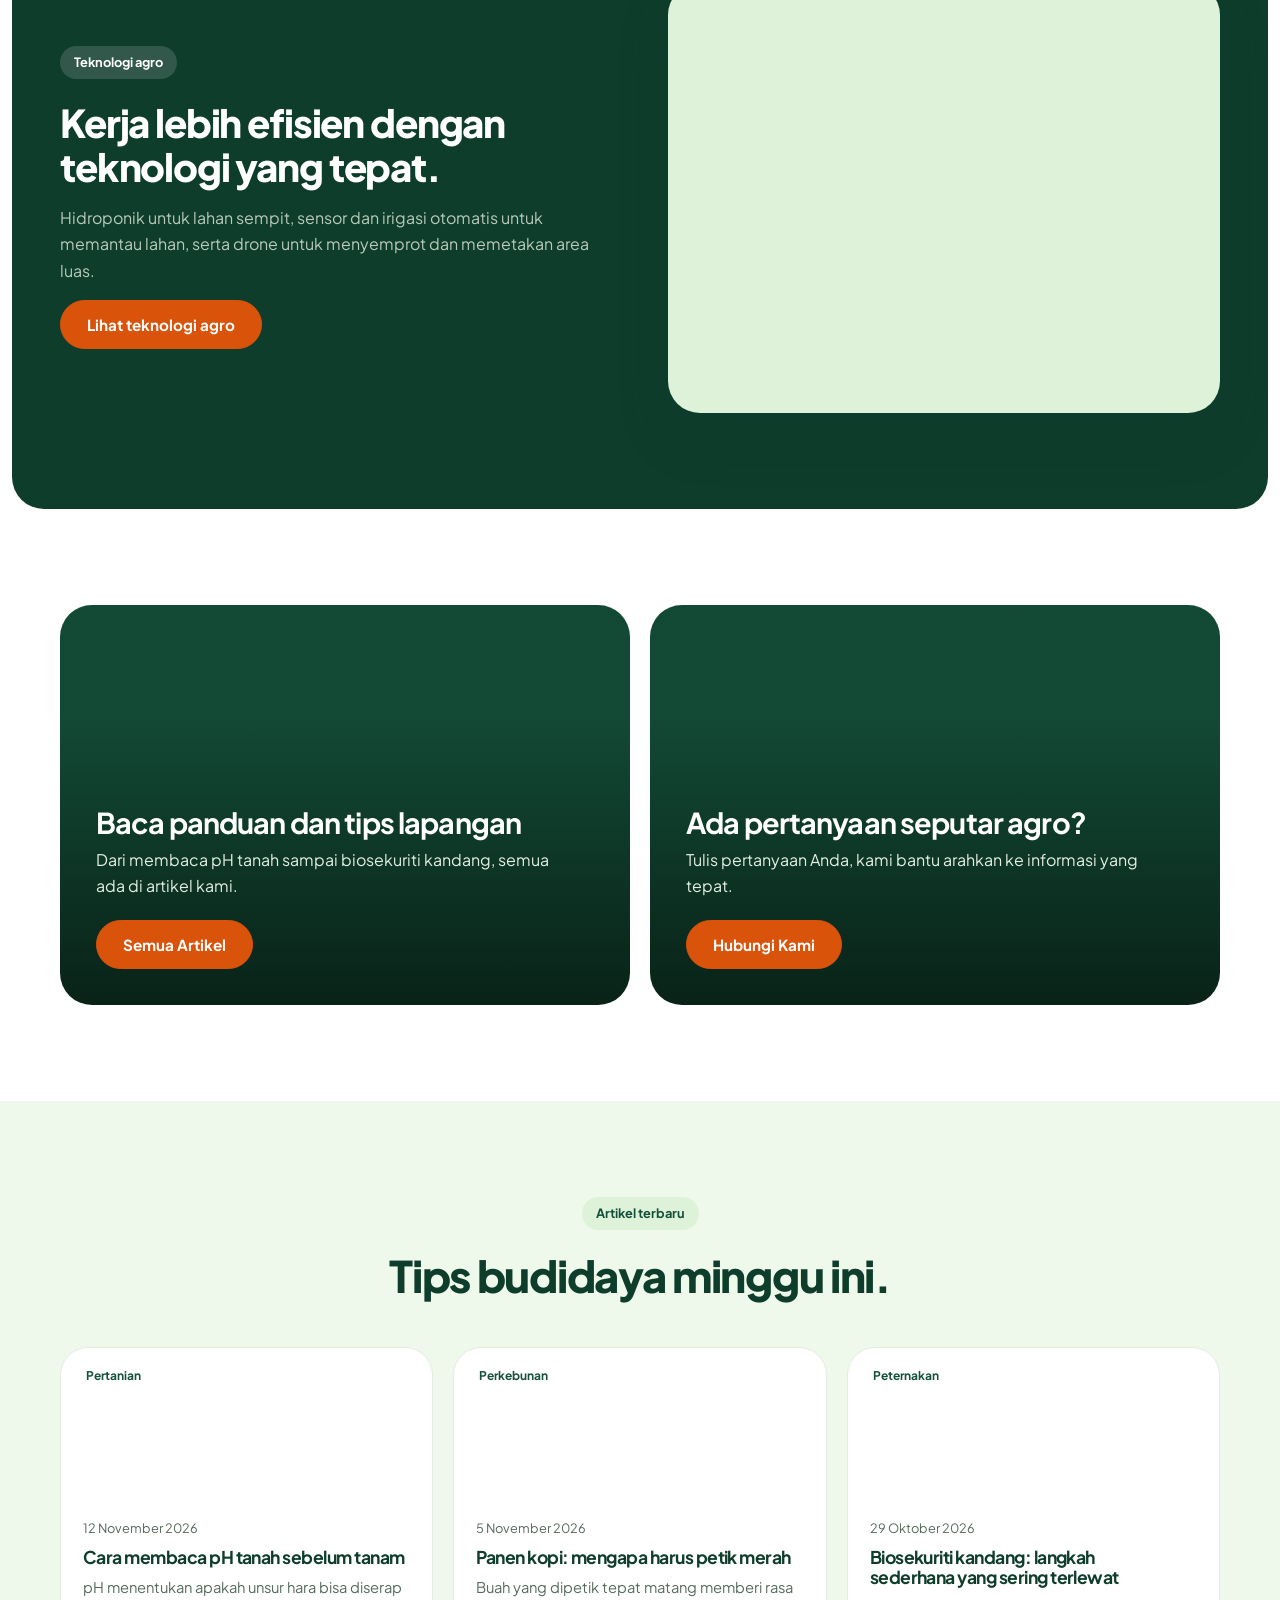
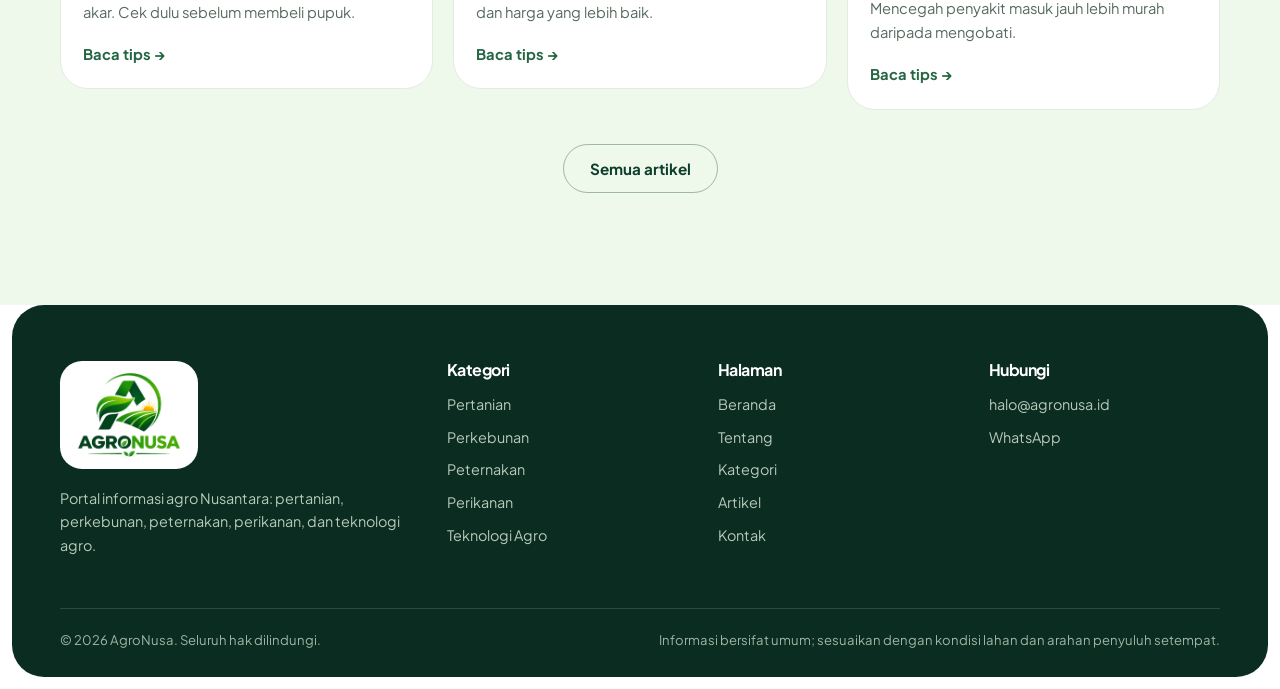
==== commit e79dc897: "Fix banner asset paths in static HTML export for GitHub Pages" ====
--- a/index.html
+++ b/index.html
@@ -28,25 +28,25 @@
  <h1>Dari tanah, air, dan teknologi untuk Nusantara.</h1>
  <p class="lead">AgroNusa merangkum dasar budidaya pertanian, perkebunan, peternakan, perikanan, dan teknologi agro dalam bahasa yang mudah dipakai di lapangan.</p>
  <div class="hero-actions"><a class="btn btn-lime btn-lg" href="kategori.html">Jelajahi Kategori</a><a class="btn btn-ghost btn-lg" href="artikel.html">Baca Artikel</a></div></div>
- <div class="arches"><a class="arch" href="perkebunan.html" style="--bg:url('../assets/images/banner-perkebunan.svg')" aria-label="Perkebunan"><span><img src="assets/icons/kopi.svg" alt="">Perkebunan</span></a><a class="arch" href="peternakan.html" style="--bg:url('../assets/images/banner-peternakan.svg')" aria-label="Peternakan"><span><img src="assets/icons/sapi.svg" alt="">Peternakan</span></a><a class="arch" href="pertanian.html" style="--bg:url('../assets/images/banner-pertanian.svg')" aria-label="Pertanian"><span><img src="assets/icons/padi.svg" alt="">Pertanian</span></a><a class="arch" href="perikanan.html" style="--bg:url('../assets/images/banner-perikanan.svg')" aria-label="Perikanan"><span><img src="assets/icons/ikan.svg" alt="">Perikanan</span></a><a class="arch" href="teknologi-agro.html" style="--bg:url('../assets/images/banner-teknologi-agro.svg')" aria-label="Teknologi Agro"><span><img src="assets/icons/drone.svg" alt="">Teknologi Agro</span></a></div></section>
+ <div class="arches"><a class="arch" href="perkebunan.html" style="--bg:url('assets/images/banner-perkebunan.svg')" aria-label="Perkebunan"><span><img src="assets/icons/kopi.svg" alt="">Perkebunan</span></a><a class="arch" href="peternakan.html" style="--bg:url('assets/images/banner-peternakan.svg')" aria-label="Peternakan"><span><img src="assets/icons/sapi.svg" alt="">Peternakan</span></a><a class="arch" href="pertanian.html" style="--bg:url('assets/images/banner-pertanian.svg')" aria-label="Pertanian"><span><img src="assets/icons/padi.svg" alt="">Pertanian</span></a><a class="arch" href="perikanan.html" style="--bg:url('assets/images/banner-perikanan.svg')" aria-label="Perikanan"><span><img src="assets/icons/ikan.svg" alt="">Perikanan</span></a><a class="arch" href="teknologi-agro.html" style="--bg:url('assets/images/banner-teknologi-agro.svg')" aria-label="Teknologi Agro"><span><img src="assets/icons/drone.svg" alt="">Teknologi Agro</span></a></div></section>
 <section class="section soft" id="kategori"><div class="container"><div class="section-head rv"><span class="kicker">Kategori</span><h2>Jelajahi bidang agro, pilih yang ingin Anda pelajari.</h2><p>Lima kategori, masing-masing berisi komoditas utama dan tips budidaya.</p></div>
  <div class="svc rv"><div class="svc-pic"><img class="on" src="assets/images/banner-pertanian.svg" alt="Ilustrasi Pertanian"><img class="" src="assets/images/banner-perkebunan.svg" alt="Ilustrasi Perkebunan" loading="lazy" decoding="async"><img class="" src="assets/images/banner-peternakan.svg" alt="Ilustrasi Peternakan" loading="lazy" decoding="async"><img class="" src="assets/images/banner-perikanan.svg" alt="Ilustrasi Perikanan" loading="lazy" decoding="async"><img class="" src="assets/images/banner-teknologi-agro.svg" alt="Ilustrasi Teknologi Agro" loading="lazy" decoding="async"></div><div class="acc"><div class="acc-i open" style="--c:#2E8B3A"><button type="button" aria-expanded="true" data-img="0"><img src="assets/icons/padi.svg" alt="" width="34" height="34">Pertanian</button><div class="acc-p"><p style="margin:0">Padi, jagung, sayuran, dan buah: sumber pangan harian dan pemasukan petani.</p><div class="chips"><span>Padi</span><span>Jagung</span><span>Sayuran</span><span>Buah</span></div><a href="pertanian.html">Jelajahi Pertanian →</a></div></div><div class="acc-i" style="--c:#D9530B"><button type="button" aria-expanded="false" data-img="1"><img src="assets/icons/kopi.svg" alt="" width="34" height="34">Perkebunan</button><div class="acc-p"><p style="margin:0">Kopi, kelapa sawit, kelapa, dan tebu: tanaman jangka panjang untuk pasar luas.</p><div class="chips"><span>Kopi</span><span>Kelapa sawit</span><span>Kelapa</span><span>Tebu</span></div><a href="perkebunan.html">Jelajahi Perkebunan →</a></div></div><div class="acc-i" style="--c:#0E8F87"><button type="button" aria-expanded="false" data-img="2"><img src="assets/icons/sapi.svg" alt="" width="34" height="34">Peternakan</button><div class="acc-p"><p style="margin:0">Sapi, ayam, kambing, dan bebek: pilih sesuai modal, lahan, dan waktu Anda.</p><div class="chips"><span>Sapi</span><span>Ayam</span><span>Kambing</span><span>Bebek</span></div><a href="peternakan.html">Jelajahi Peternakan →</a></div></div><div class="acc-i" style="--c:#2B6FC4"><button type="button" aria-expanded="false" data-img="3"><img src="assets/icons/ikan.svg" alt="" width="34" height="34">Perikanan</button><div class="acc-p"><p style="margin:0">Lele, nila, udang, dan bandeng: kunci utamanya selalu kualitas air.</p><div class="chips"><span>Lele</span><span>Nila</span><span>Udang</span><span>Bandeng</span></div><a href="perikanan.html">Jelajahi Perikanan →</a></div></div><div class="acc-i" style="--c:#6246D6"><button type="button" aria-expanded="false" data-img="4"><img src="assets/icons/drone.svg" alt="" width="34" height="34">Teknologi Agro</button><div class="acc-p"><p style="margin:0">Hidroponik, smart farming, dan drone tani untuk bekerja lebih efisien.</p><div class="chips"><span>Hidroponik</span><span>Smart farming</span><span>Drone tani</span></div><a href="teknologi-agro.html">Jelajahi Teknologi Agro →</a></div></div></div></div></div></section>
 <section class="section"><div class="container two">
  <div class="rv"><span class="kicker">Agro dalam angka</span><h2>Menyederhanakan dunia agro untuk semua.</h2><p>Semua materi disusun ringkas: penjelasan singkat, fakta kunci, dan tips yang bisa langsung dicoba di lahan, kandang, atau kolam Anda.</p><a class="btn" href="kategori.html">Lihat Semua Kategori</a></div>
  <div class="stats rv"><div class="stat"><b>5</b><span>Kategori agro</span></div><div class="stat"><b>19</b><span>Komoditas dan topik</span></div><div class="stat"><b>3</b><span>Fakta kunci tiap komoditas</span></div><div class="stat"><b>6</b><span>Artikel tips budidaya</span></div></div></div></section>
 <section class="section soft" id="apa-itu-agro"><div class="container two">
- <div class="pic-wrap rv"><div class="pic arch-pic" style="--bg:url('../assets/images/banner-umum.svg')" role="img" aria-label="Ilustrasi perbukitan hijau di pagi hari"></div><a class="pic-badge" href="mailto:halo@agronusa.id"><img src="assets/icons/mail.svg" alt="" width="22" height="22"><span>Tanya kami<br><b>halo@agronusa.id</b></span></a></div>
+ <div class="pic-wrap rv"><div class="pic arch-pic" style="--bg:url('assets/images/banner-umum.svg')" role="img" aria-label="Ilustrasi perbukitan hijau di pagi hari"></div><a class="pic-badge" href="mailto:halo@agronusa.id"><img src="assets/icons/mail.svg" alt="" width="22" height="22"><span>Tanya kami<br><b>halo@agronusa.id</b></span></a></div>
  <div class="rv"><span class="kicker">Apa itu agro?</span><h2>Agro adalah seluruh rantai kehidupan dari lahan dan perairan.</h2>
  <p>Kata agro berkaitan dengan pertanian dalam arti luas: menanam tanaman, merawat kebun, beternak, membudidayakan ikan, sampai memanfaatkan teknologi agar kerja lebih ringan dan hasil lebih baik.</p>
  <ul class="check"><li>Penjelasan singkat dan praktis, tanpa istilah berbelit</li><li>Fakta dasar tiap komoditas: masa panen, kondisi ideal, tips</li><li>Berlaku umum; selalu cocokkan dengan kondisi daerah Anda</li></ul>
  <a class="btn" href="tentang.html">Kenali AgroNusa</a></div></div></section>
 <section class="section dark"><div class="container two">
  <div class="rv"><span class="kicker" style="background:rgba(255,255,255,.14);color:#fff">Teknologi agro</span><h2 style="color:#fff">Kerja lebih efisien dengan teknologi yang tepat.</h2><p style="color:#B8CABB">Hidroponik untuk lahan sempit, sensor dan irigasi otomatis untuk memantau lahan, serta drone untuk menyemprot dan memetakan area luas.</p><a class="btn btn-lime" href="teknologi-agro.html">Lihat teknologi agro</a></div>
- <div class="pic rv" style="--bg:url('../assets/images/banner-teknologi-agro.svg')" role="img" aria-label="Ilustrasi drone di atas lahan"></div></div></section>
+ <div class="pic rv" style="--bg:url('assets/images/banner-teknologi-agro.svg')" role="img" aria-label="Ilustrasi drone di atas lahan"></div></div></section>
 <section class="section"><div class="container"><div class="big2">
- <div class="big rv" style="--bg:url('../assets/images/banner-pertanian.svg')"><h3>Baca panduan dan tips lapangan</h3><p>Dari membaca pH tanah sampai biosekuriti kandang, semua ada di artikel kami.</p><a class="btn btn-lime" href="artikel.html">Semua Artikel</a></div>
- <div class="big rv" style="--bg:url('../assets/images/banner-perikanan.svg')"><h3>Ada pertanyaan seputar agro?</h3><p>Tulis pertanyaan Anda, kami bantu arahkan ke informasi yang tepat.</p><a class="btn btn-lime" href="kontak.html">Hubungi Kami</a></div></div></div></section>
-<section class="section soft"><div class="container"><div class="section-head rv"><span class="kicker">Artikel terbaru</span><h2>Tips budidaya minggu ini.</h2></div><div class="arts"><article class="art rv" id="ph-tanah"><div class="art-thumb" style="--bg:url('../assets/images/banner-pertanian.svg')"><span class="tag">Pertanian</span></div><div class="art-body"><time datetime="2026-11-12">12 November 2026</time><h3>Cara membaca pH tanah sebelum tanam</h3><p>pH menentukan apakah unsur hara bisa diserap akar. Cek dulu sebelum membeli pupuk.</p><a class="go" href="artikel.html#ph-tanah">Baca tips →</a></div></article><article class="art rv" id="petik-merah"><div class="art-thumb" style="--bg:url('../assets/images/banner-perkebunan.svg')"><span class="tag">Perkebunan</span></div><div class="art-body"><time datetime="2026-11-05">5 November 2026</time><h3>Panen kopi: mengapa harus petik merah</h3><p>Buah yang dipetik tepat matang memberi rasa dan harga yang lebih baik.</p><a class="go" href="artikel.html#petik-merah">Baca tips →</a></div></article><article class="art rv" id="biosekuriti"><div class="art-thumb" style="--bg:url('../assets/images/banner-peternakan.svg')"><span class="tag">Peternakan</span></div><div class="art-body"><time datetime="2026-10-29">29 Oktober 2026</time><h3>Biosekuriti kandang: langkah sederhana yang sering terlewat</h3><p>Mencegah penyakit masuk jauh lebih murah daripada mengobati.</p><a class="go" href="artikel.html#biosekuriti">Baca tips →</a></div></article></div><p style="text-align:center;margin-top:34px"><a class="btn btn-outline" href="artikel.html">Semua artikel</a></p></div></section>
+ <div class="big rv" style="--bg:url('assets/images/banner-pertanian.svg')"><h3>Baca panduan dan tips lapangan</h3><p>Dari membaca pH tanah sampai biosekuriti kandang, semua ada di artikel kami.</p><a class="btn btn-lime" href="artikel.html">Semua Artikel</a></div>
+ <div class="big rv" style="--bg:url('assets/images/banner-perikanan.svg')"><h3>Ada pertanyaan seputar agro?</h3><p>Tulis pertanyaan Anda, kami bantu arahkan ke informasi yang tepat.</p><a class="btn btn-lime" href="kontak.html">Hubungi Kami</a></div></div></div></section>
+<section class="section soft"><div class="container"><div class="section-head rv"><span class="kicker">Artikel terbaru</span><h2>Tips budidaya minggu ini.</h2></div><div class="arts"><article class="art rv" id="ph-tanah"><div class="art-thumb" style="--bg:url('assets/images/banner-pertanian.svg')"><span class="tag">Pertanian</span></div><div class="art-body"><time datetime="2026-11-12">12 November 2026</time><h3>Cara membaca pH tanah sebelum tanam</h3><p>pH menentukan apakah unsur hara bisa diserap akar. Cek dulu sebelum membeli pupuk.</p><a class="go" href="artikel.html#ph-tanah">Baca tips →</a></div></article><article class="art rv" id="petik-merah"><div class="art-thumb" style="--bg:url('assets/images/banner-perkebunan.svg')"><span class="tag">Perkebunan</span></div><div class="art-body"><time datetime="2026-11-05">5 November 2026</time><h3>Panen kopi: mengapa harus petik merah</h3><p>Buah yang dipetik tepat matang memberi rasa dan harga yang lebih baik.</p><a class="go" href="artikel.html#petik-merah">Baca tips →</a></div></article><article class="art rv" id="biosekuriti"><div class="art-thumb" style="--bg:url('assets/images/banner-peternakan.svg')"><span class="tag">Peternakan</span></div><div class="art-body"><time datetime="2026-10-29">29 Oktober 2026</time><h3>Biosekuriti kandang: langkah sederhana yang sering terlewat</h3><p>Mencegah penyakit masuk jauh lebih murah daripada mengobati.</p><a class="go" href="artikel.html#biosekuriti">Baca tips →</a></div></article></div><p style="text-align:center;margin-top:34px"><a class="btn btn-outline" href="artikel.html">Semua artikel</a></p></div></section>
 </main>
 <footer class="footer">
  <div class="container">
